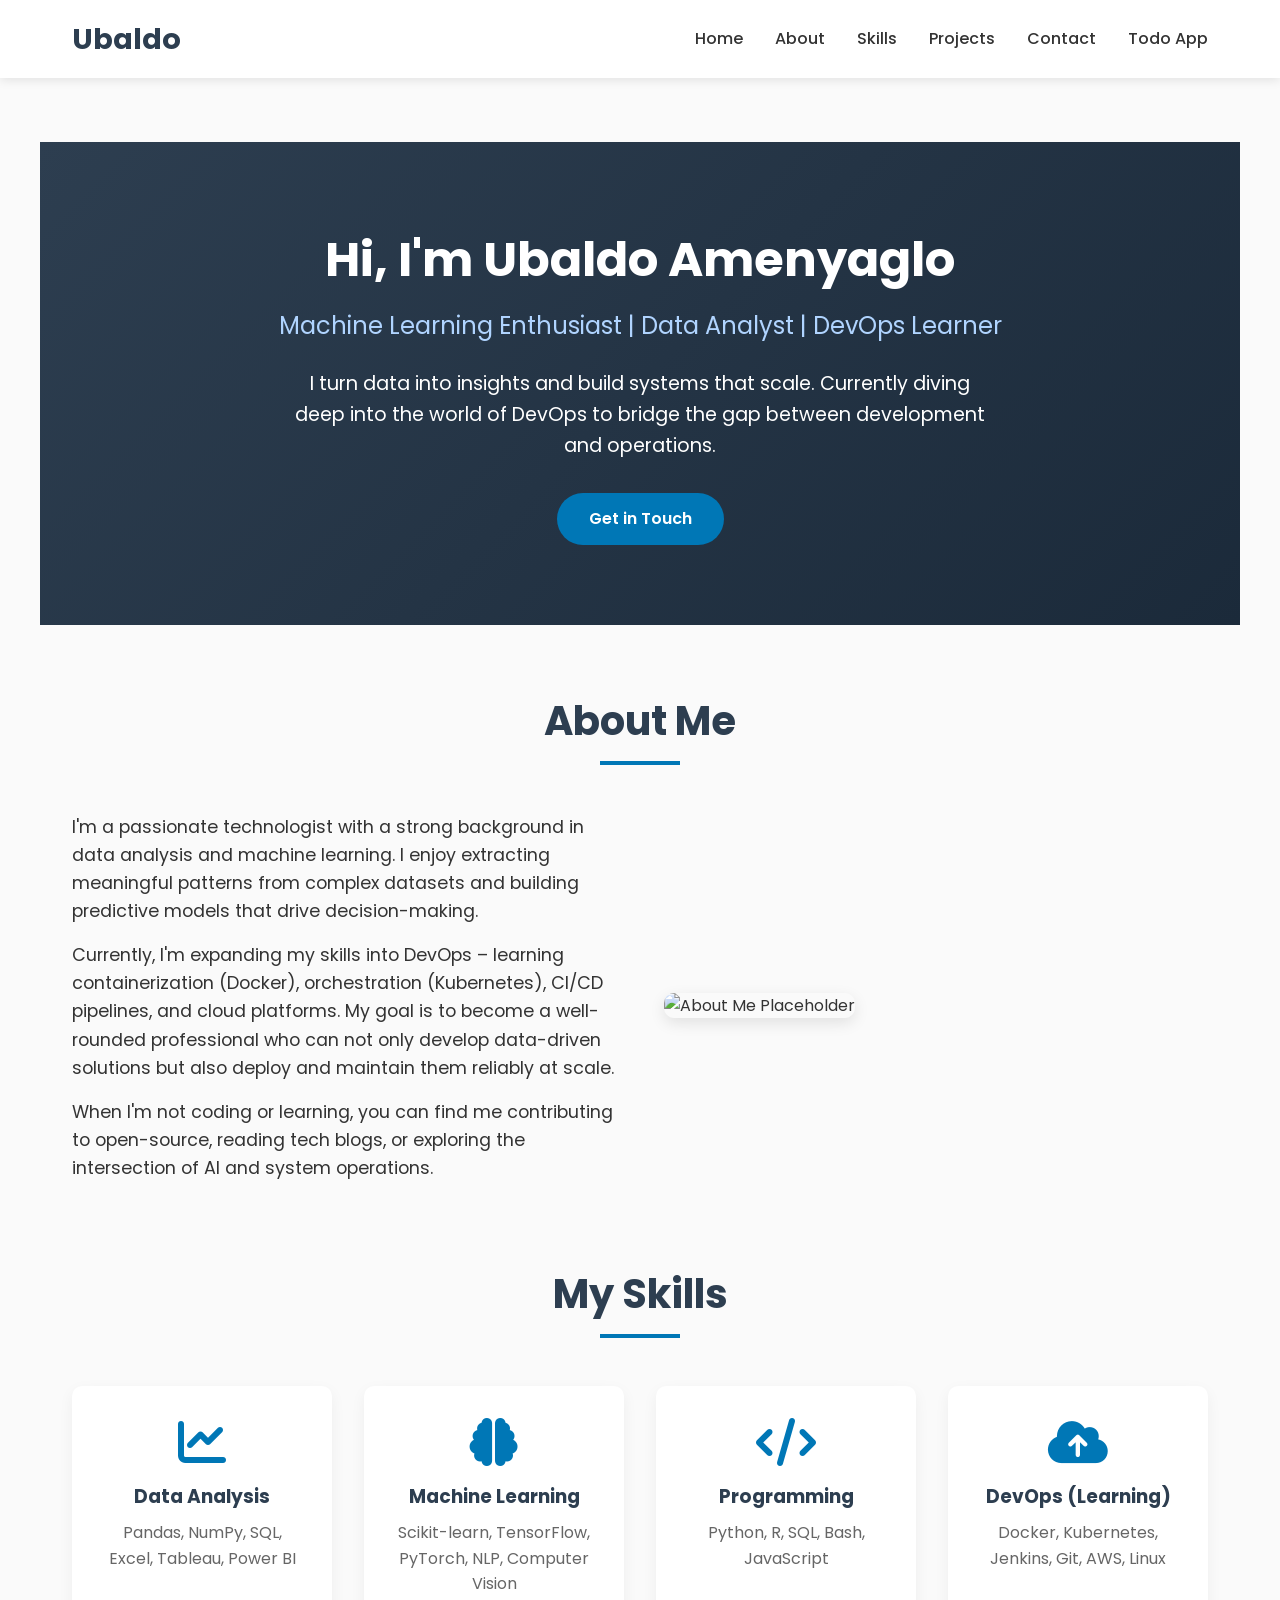
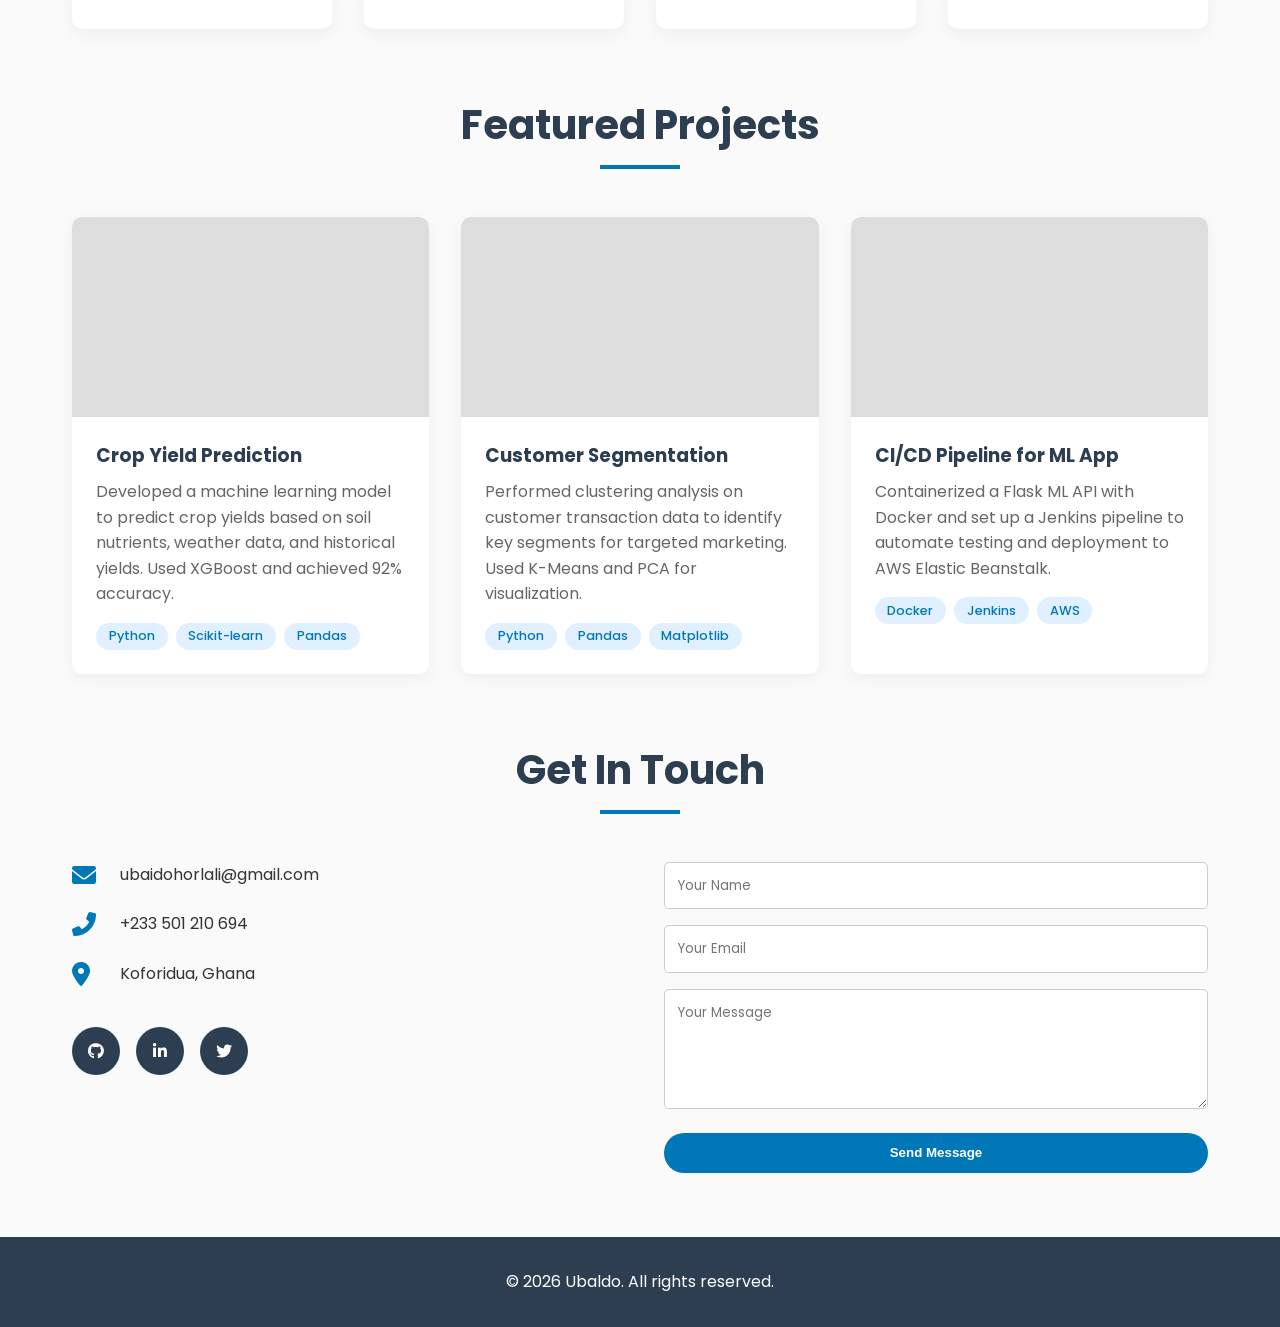
==== index.html @ 09059f46 "initial portfolio +todo app" ====
<!DOCTYPE html>
<html lang="en">
<head>
    <meta charset="UTF-8">
    <meta name="viewport" content="width=device-width, initial-scale=1.0">
    <title>Ubaldo| ML & DevOps Portfolio</title>
    <!-- Google Fonts & Font Awesome -->
    <link rel="preconnect" href="https://fonts.googleapis.com">
    <link rel="preconnect" href="https://fonts.gstatic.com" crossorigin>
    <link href="https://fonts.googleapis.com/css2?family=Poppins:wght@300;400;600;700&display=swap" rel="stylesheet">
    <link rel="stylesheet" href="https://cdnjs.cloudflare.com/ajax/libs/font-awesome/6.0.0-beta3/css/all.min.css">
    <link rel="stylesheet" href="style.css">
    <link rel="stylesheet" href="style.css">
</head>
<body>
    <header>
        <nav>
            <div class="logo">Ubaldo </div>
            <ul class="nav-links" id="nav-links">
                <li><a href="#home">Home</a></li>
                <li><a href="#about">About</a></li>
                <li><a href="#skills">Skills</a></li>
                <li><a href="#projects">Projects</a></li>
                <li><a href="#contact">Contact</a></li>
                <li><a href="TODO/index.html">Todo App</a></li>
            </ul>
            <div class="menu-toggle" id="menu-toggle">
                <i class="fas fa-bars"></i>
            </div>
        </nav>
    </header>

    <main>
        <!-- Hero Section -->
        <section id="home" class="hero">
            <div class="hero-content">
                <h1>Hi, I'm Ubaldo Amenyaglo</h1>
                <h2>Machine Learning Enthusiast | Data Analyst | DevOps Learner</h2>
                <p>I turn data into insights and build systems that scale. Currently diving deep into the world of DevOps to bridge the gap between development and operations.</p>
                <a href="#contact" class="btn">Get in Touch</a>
            </div>
        </section>

        <!-- About Section -->
        <section id="about">
            <h2 class="section-title">About Me</h2>
            <div class="about-content">
                <div class="about-text">
                    <p>I'm a passionate technologist with a strong background in data analysis and machine learning. I enjoy extracting meaningful patterns from complex datasets and building predictive models that drive decision-making.</p>
                    <p>Currently, I'm expanding my skills into DevOps – learning containerization (Docker), orchestration (Kubernetes), CI/CD pipelines, and cloud platforms. My goal is to become a well-rounded professional who can not only develop data-driven solutions but also deploy and maintain them reliably at scale.</p>
                    <p>When I'm not coding or learning, you can find me contributing to open-source, reading tech blogs, or exploring the intersection of AI and system operations.</p>
                </div>
                <div class="about-image">
                    <img src="https://via.placeholder.com/500x400" alt="About Me Placeholder">
                </div>
            </div>
        </section>

        <!-- Skills Section -->
        <section id="skills">
            <h2 class="section-title">My Skills</h2>
            <div class="skills-grid">
                <div class="skill-card">
                    <i class="fas fa-chart-line"></i>
                    <h3>Data Analysis</h3>
                    <p>Pandas, NumPy, SQL, Excel, Tableau, Power BI</p>
                </div>
                <div class="skill-card">
                    <i class="fas fa-brain"></i>
                    <h3>Machine Learning</h3>
                    <p>Scikit-learn, TensorFlow, PyTorch, NLP, Computer Vision</p>
                </div>
                <div class="skill-card">
                    <i class="fas fa-code"></i>
                    <h3>Programming</h3>
                    <p>Python, R, SQL, Bash, JavaScript</p>
                </div>
                <div class="skill-card">
                    <i class="fas fa-cloud-upload-alt"></i>
                    <h3>DevOps (Learning)</h3>
                    <p>Docker, Kubernetes, Jenkins, Git, AWS, Linux</p>
                </div>
            </div>
        </section>

        <!-- Projects Section -->
        <section id="projects">
            <h2 class="section-title">Featured Projects</h2>
            <div class="projects-grid">
                <div class="project-card">
                    <div class="project-image" style="background-image: url('https://via.placeholder.com/400x200');"></div>
                    <div class="project-info">
                        <h3>Crop Yield Prediction</h3>
                        <p>Developed a machine learning model to predict crop yields based on soil nutrients, weather data, and historical yields. Used XGBoost and achieved 92% accuracy.</p>
                        <div class="project-tags">
                            <span class="tag">Python</span>
                            <span class="tag">Scikit-learn</span>
                            <span class="tag">Pandas</span>
                        </div>
                    </div>
                </div>
                <div class="project-card">
                    <div class="project-image" style="background-image: url('https://via.placeholder.com/400x200');"></div>
                    <div class="project-info">
                        <h3>Customer Segmentation</h3>
                        <p>Performed clustering analysis on customer transaction data to identify key segments for targeted marketing. Used K-Means and PCA for visualization.</p>
                        <div class="project-tags">
                            <span class="tag">Python</span>
                            <span class="tag">Pandas</span>
                            <span class="tag">Matplotlib</span>
                        </div>
                    </div>
                </div>
                <div class="project-card">
                    <div class="project-image" style="background-image: url('https://via.placeholder.com/400x200');"></div>
                    <div class="project-info">
                        <h3>CI/CD Pipeline for ML App</h3>
                        <p>Containerized a Flask ML API with Docker and set up a Jenkins pipeline to automate testing and deployment to AWS Elastic Beanstalk.</p>
                        <div class="project-tags">
                            <span class="tag">Docker</span>
                            <span class="tag">Jenkins</span>
                            <span class="tag">AWS</span>
                        </div>
                    </div>
                </div>
            </div>
        </section>

        <!-- Contact Section -->
        <section id="contact">
            <h2 class="section-title">Get In Touch</h2>
            <div class="contact-content">
                <div class="contact-info">
                    <div class="contact-item">
                        <i class="fas fa-envelope"></i>
                        <span>ubaidohorlali@gmail.com</span>
                    </div>
                    <div class="contact-item">
                        <i class="fas fa-phone-alt"></i>
                        <span>+233 501 210 694</span>
                    </div>
                    <div class="contact-item">
                        <i class="fas fa-map-marker-alt"></i>
                        <span>Koforidua, Ghana</span>
                    </div>
                    <div class="social-links">
                        <a href="#"><i class="fab fa-github"></i></a>
                        <a href="#"><i class="fab fa-linkedin-in"></i></a>
                        <a href="#"><i class="fab fa-twitter"></i></a>
                    </div>
                </div>
                <form class="contact-form" id="contact-form">
                    <div class="form-group">
                        <input type="text" placeholder="Your Name" required>
                    </div>
                    <div class="form-group">
                        <input type="email" placeholder="Your Email" required>
                    </div>
                    <div class="form-group">
                        <textarea placeholder="Your Message" required></textarea>
                    </div>
                    <button type="submit" class="btn">Send Message</button>
                </form>
            </div>
        </section>
    </main>

    <footer>
        <p>&copy; 2026 Ubaldo. All rights reserved.</p>
    </footer>

    
    <script src="script.js"></script>
</body>
</html>
---- style.css ----
* {
    margin: 0;
    padding: 0;
    box-sizing: border-box;
}

body {
    font-family: 'Poppins', sans-serif;
    line-height: 1.6;
    color: #333;
    background-color: #fafafa;
}

a {
    text-decoration: none;
    color: inherit;
}

/* Header & Navigation */
header {
    background-color: #fff;
    box-shadow: 0 2px 10px rgba(0,0,0,0.1);
    position: sticky;
    top: 0;
    z-index: 100;
}

nav {
    display: flex;
    justify-content: space-between;
    align-items: center;
    max-width: 1200px;
    margin: 0 auto;
    padding: 1rem 2rem;
}

.logo {
    font-size: 1.8rem;
    font-weight: 700;
    color: #2d3e50;
}

.nav-links {
    display: flex;
    list-style: none;
    gap: 2rem;
}

.nav-links a {
    font-weight: 500;
    transition: color 0.3s;
}

.nav-links a:hover {
    color: #0077b6;
}

.menu-toggle {
    display: none;
    font-size: 1.5rem;
    cursor: pointer;
}

/* Hero Section */
.hero {
    background: linear-gradient(135deg, #2d3e50 0%, #1b2a3a 100%);
    color: #fff;
    padding: 5rem 2rem;
    text-align: center;
}

.hero-content h1 {
    font-size: 3rem;
    margin-bottom: 0.5rem;
}

.hero-content h2 {
    font-size: 1.5rem;
    font-weight: 400;
    margin-bottom: 1.5rem;
    color: #b0d4ff;
}

.hero-content p {
    max-width: 700px;
    margin: 0 auto 2rem;
    font-size: 1.2rem;
}

.btn {
    display: inline-block;
    background-color: #0077b6;
    color: #fff;
    padding: 0.8rem 2rem;
    border-radius: 50px;
    font-weight: 600;
    transition: background-color 0.3s;
    border: none;
    cursor: pointer;
}

.btn:hover {
    background-color: #005f8c;
}

/* Sections */
section {
    max-width: 1200px;
    margin: 4rem auto;
    padding: 0 2rem;
}

.section-title {
    text-align: center;
    font-size: 2.5rem;
    margin-bottom: 3rem;
    color: #2d3e50;
    position: relative;
}

.section-title::after {
    content: '';
    display: block;
    width: 80px;
    height: 4px;
    background-color: #0077b6;
    margin: 0.5rem auto 0;
}

/* About */
.about-content {
    display: grid;
    grid-template-columns: 1fr 1fr;
    gap: 3rem;
    align-items: center;
}

.about-text p {
    margin-bottom: 1rem;
    font-size: 1.1rem;
}

.about-image img {
    width: 100%;
    border-radius: 10px;
    box-shadow: 0 5px 15px rgba(0,0,0,0.1);
}

/* Skills */
.skills-grid {
    display: grid;
    grid-template-columns: repeat(auto-fit, minmax(250px, 1fr));
    gap: 2rem;
}

.skill-card {
    background: #fff;
    padding: 2rem;
    border-radius: 10px;
    box-shadow: 0 5px 15px rgba(0,0,0,0.05);
    text-align: center;
    transition: transform 0.3s;
}

.skill-card:hover {
    transform: translateY(-5px);
}

.skill-card i {
    font-size: 3rem;
    color: #0077b6;
    margin-bottom: 1rem;
}

.skill-card h3 {
    margin-bottom: 0.5rem;
    color: #2d3e50;
}

.skill-card p {
    color: #666;
}

/* Projects */
.projects-grid {
    display: grid;
    grid-template-columns: repeat(auto-fit, minmax(300px, 1fr));
    gap: 2rem;
}

.project-card {
    background: #fff;
    border-radius: 10px;
    overflow: hidden;
    box-shadow: 0 5px 15px rgba(0,0,0,0.05);
    transition: transform 0.3s;
}

.project-card:hover {
    transform: translateY(-5px);
}

.project-image {
    height: 200px;
    background-color: #ddd;
    background-size: cover;
    background-position: center;
}

.project-info {
    padding: 1.5rem;
}

.project-info h3 {
    margin-bottom: 0.5rem;
    color: #2d3e50;
}

.project-info p {
    color: #666;
    margin-bottom: 1rem;
}

.project-tags {
    display: flex;
    flex-wrap: wrap;
    gap: 0.5rem;
}

.tag {
    background-color: #e0f0ff;
    color: #0077b6;
    padding: 0.2rem 0.8rem;
    border-radius: 50px;
    font-size: 0.8rem;
    font-weight: 500;
}

/* Contact */
.contact-content {
    display: grid;
    grid-template-columns: 1fr 1fr;
    gap: 3rem;
}

.contact-info {
    display: flex;
    flex-direction: column;
    gap: 1.5rem;
}

.contact-item {
    display: flex;
    align-items: center;
    gap: 1rem;
}

.contact-item i {
    font-size: 1.5rem;
    color: #0077b6;
    width: 2rem;
}

.social-links {
    display: flex;
    gap: 1rem;
    margin-top: 1rem;
}

.social-links a {
    display: inline-flex;
    align-items: center;
    justify-content: center;
    width: 3rem;
    height: 3rem;
    background-color: #2d3e50;
    color: #fff;
    border-radius: 50%;
    transition: background-color 0.3s;
}

.social-links a:hover {
    background-color: #0077b6;
}

.contact-form {
    display: flex;
    flex-direction: column;
    gap: 1rem;
}

.form-group input,
.form-group textarea {
    width: 100%;
    padding: 0.8rem;
    border: 1px solid #ccc;
    border-radius: 5px;
    font-family: inherit;
}

.form-group textarea {
    resize: vertical;
    min-height: 120px;
}

/* Footer */
footer {
    background-color: #2d3e50;
    color: #fff;
    text-align: center;
    padding: 2rem;
    margin-top: 4rem;
}

/* Responsive */
@media (max-width: 768px) {
    .nav-links {
        display: none;
        flex-direction: column;
        position: absolute;
        top: 70px;
        left: 0;
        width: 100%;
        background-color: #fff;
        padding: 2rem;
        box-shadow: 0 5px 10px rgba(0,0,0,0.1);
    }

    .nav-links.active {
        display: flex;
    }

    .menu-toggle {
        display: block;
    }

    .about-content,
    .contact-content {
        grid-template-columns: 1fr;
    }

    .hero-content h1 {
        font-size: 2.5rem;
    }

    .hero-content h2 {
        font-size: 1.2rem;
    }
}
---- style.css ----
* {
    margin: 0;
    padding: 0;
    box-sizing: border-box;
}

body {
    font-family: 'Poppins', sans-serif;
    line-height: 1.6;
    color: #333;
    background-color: #fafafa;
}

a {
    text-decoration: none;
    color: inherit;
}

/* Header & Navigation */
header {
    background-color: #fff;
    box-shadow: 0 2px 10px rgba(0,0,0,0.1);
    position: sticky;
    top: 0;
    z-index: 100;
}

nav {
    display: flex;
    justify-content: space-between;
    align-items: center;
    max-width: 1200px;
    margin: 0 auto;
    padding: 1rem 2rem;
}

.logo {
    font-size: 1.8rem;
    font-weight: 700;
    color: #2d3e50;
}

.nav-links {
    display: flex;
    list-style: none;
    gap: 2rem;
}

.nav-links a {
    font-weight: 500;
    transition: color 0.3s;
}

.nav-links a:hover {
    color: #0077b6;
}

.menu-toggle {
    display: none;
    font-size: 1.5rem;
    cursor: pointer;
}

/* Hero Section */
.hero {
    background: linear-gradient(135deg, #2d3e50 0%, #1b2a3a 100%);
    color: #fff;
    padding: 5rem 2rem;
    text-align: center;
}

.hero-content h1 {
    font-size: 3rem;
    margin-bottom: 0.5rem;
}

.hero-content h2 {
    font-size: 1.5rem;
    font-weight: 400;
    margin-bottom: 1.5rem;
    color: #b0d4ff;
}

.hero-content p {
    max-width: 700px;
    margin: 0 auto 2rem;
    font-size: 1.2rem;
}

.btn {
    display: inline-block;
    background-color: #0077b6;
    color: #fff;
    padding: 0.8rem 2rem;
    border-radius: 50px;
    font-weight: 600;
    transition: background-color 0.3s;
    border: none;
    cursor: pointer;
}

.btn:hover {
    background-color: #005f8c;
}

/* Sections */
section {
    max-width: 1200px;
    margin: 4rem auto;
    padding: 0 2rem;
}

.section-title {
    text-align: center;
    font-size: 2.5rem;
    margin-bottom: 3rem;
    color: #2d3e50;
    position: relative;
}

.section-title::after {
    content: '';
    display: block;
    width: 80px;
    height: 4px;
    background-color: #0077b6;
    margin: 0.5rem auto 0;
}

/* About */
.about-content {
    display: grid;
    grid-template-columns: 1fr 1fr;
    gap: 3rem;
    align-items: center;
}

.about-text p {
    margin-bottom: 1rem;
    font-size: 1.1rem;
}

.about-image img {
    width: 100%;
    border-radius: 10px;
    box-shadow: 0 5px 15px rgba(0,0,0,0.1);
}

/* Skills */
.skills-grid {
    display: grid;
    grid-template-columns: repeat(auto-fit, minmax(250px, 1fr));
    gap: 2rem;
}

.skill-card {
    background: #fff;
    padding: 2rem;
    border-radius: 10px;
    box-shadow: 0 5px 15px rgba(0,0,0,0.05);
    text-align: center;
    transition: transform 0.3s;
}

.skill-card:hover {
    transform: translateY(-5px);
}

.skill-card i {
    font-size: 3rem;
    color: #0077b6;
    margin-bottom: 1rem;
}

.skill-card h3 {
    margin-bottom: 0.5rem;
    color: #2d3e50;
}

.skill-card p {
    color: #666;
}

/* Projects */
.projects-grid {
    display: grid;
    grid-template-columns: repeat(auto-fit, minmax(300px, 1fr));
    gap: 2rem;
}

.project-card {
    background: #fff;
    border-radius: 10px;
    overflow: hidden;
    box-shadow: 0 5px 15px rgba(0,0,0,0.05);
    transition: transform 0.3s;
}

.project-card:hover {
    transform: translateY(-5px);
}

.project-image {
    height: 200px;
    background-color: #ddd;
    background-size: cover;
    background-position: center;
}

.project-info {
    padding: 1.5rem;
}

.project-info h3 {
    margin-bottom: 0.5rem;
    color: #2d3e50;
}

.project-info p {
    color: #666;
    margin-bottom: 1rem;
}

.project-tags {
    display: flex;
    flex-wrap: wrap;
    gap: 0.5rem;
}

.tag {
    background-color: #e0f0ff;
    color: #0077b6;
    padding: 0.2rem 0.8rem;
    border-radius: 50px;
    font-size: 0.8rem;
    font-weight: 500;
}

/* Contact */
.contact-content {
    display: grid;
    grid-template-columns: 1fr 1fr;
    gap: 3rem;
}

.contact-info {
    display: flex;
    flex-direction: column;
    gap: 1.5rem;
}

.contact-item {
    display: flex;
    align-items: center;
    gap: 1rem;
}

.contact-item i {
    font-size: 1.5rem;
    color: #0077b6;
    width: 2rem;
}

.social-links {
    display: flex;
    gap: 1rem;
    margin-top: 1rem;
}

.social-links a {
    display: inline-flex;
    align-items: center;
    justify-content: center;
    width: 3rem;
    height: 3rem;
    background-color: #2d3e50;
    color: #fff;
    border-radius: 50%;
    transition: background-color 0.3s;
}

.social-links a:hover {
    background-color: #0077b6;
}

.contact-form {
    display: flex;
    flex-direction: column;
    gap: 1rem;
}

.form-group input,
.form-group textarea {
    width: 100%;
    padding: 0.8rem;
    border: 1px solid #ccc;
    border-radius: 5px;
    font-family: inherit;
}

.form-group textarea {
    resize: vertical;
    min-height: 120px;
}

/* Footer */
footer {
    background-color: #2d3e50;
    color: #fff;
    text-align: center;
    padding: 2rem;
    margin-top: 4rem;
}

/* Responsive */
@media (max-width: 768px) {
    .nav-links {
        display: none;
        flex-direction: column;
        position: absolute;
        top: 70px;
        left: 0;
        width: 100%;
        background-color: #fff;
        padding: 2rem;
        box-shadow: 0 5px 10px rgba(0,0,0,0.1);
    }

    .nav-links.active {
        display: flex;
    }

    .menu-toggle {
        display: block;
    }

    .about-content,
    .contact-content {
        grid-template-columns: 1fr;
    }

    .hero-content h1 {
        font-size: 2.5rem;
    }

    .hero-content h2 {
        font-size: 1.2rem;
    }
}
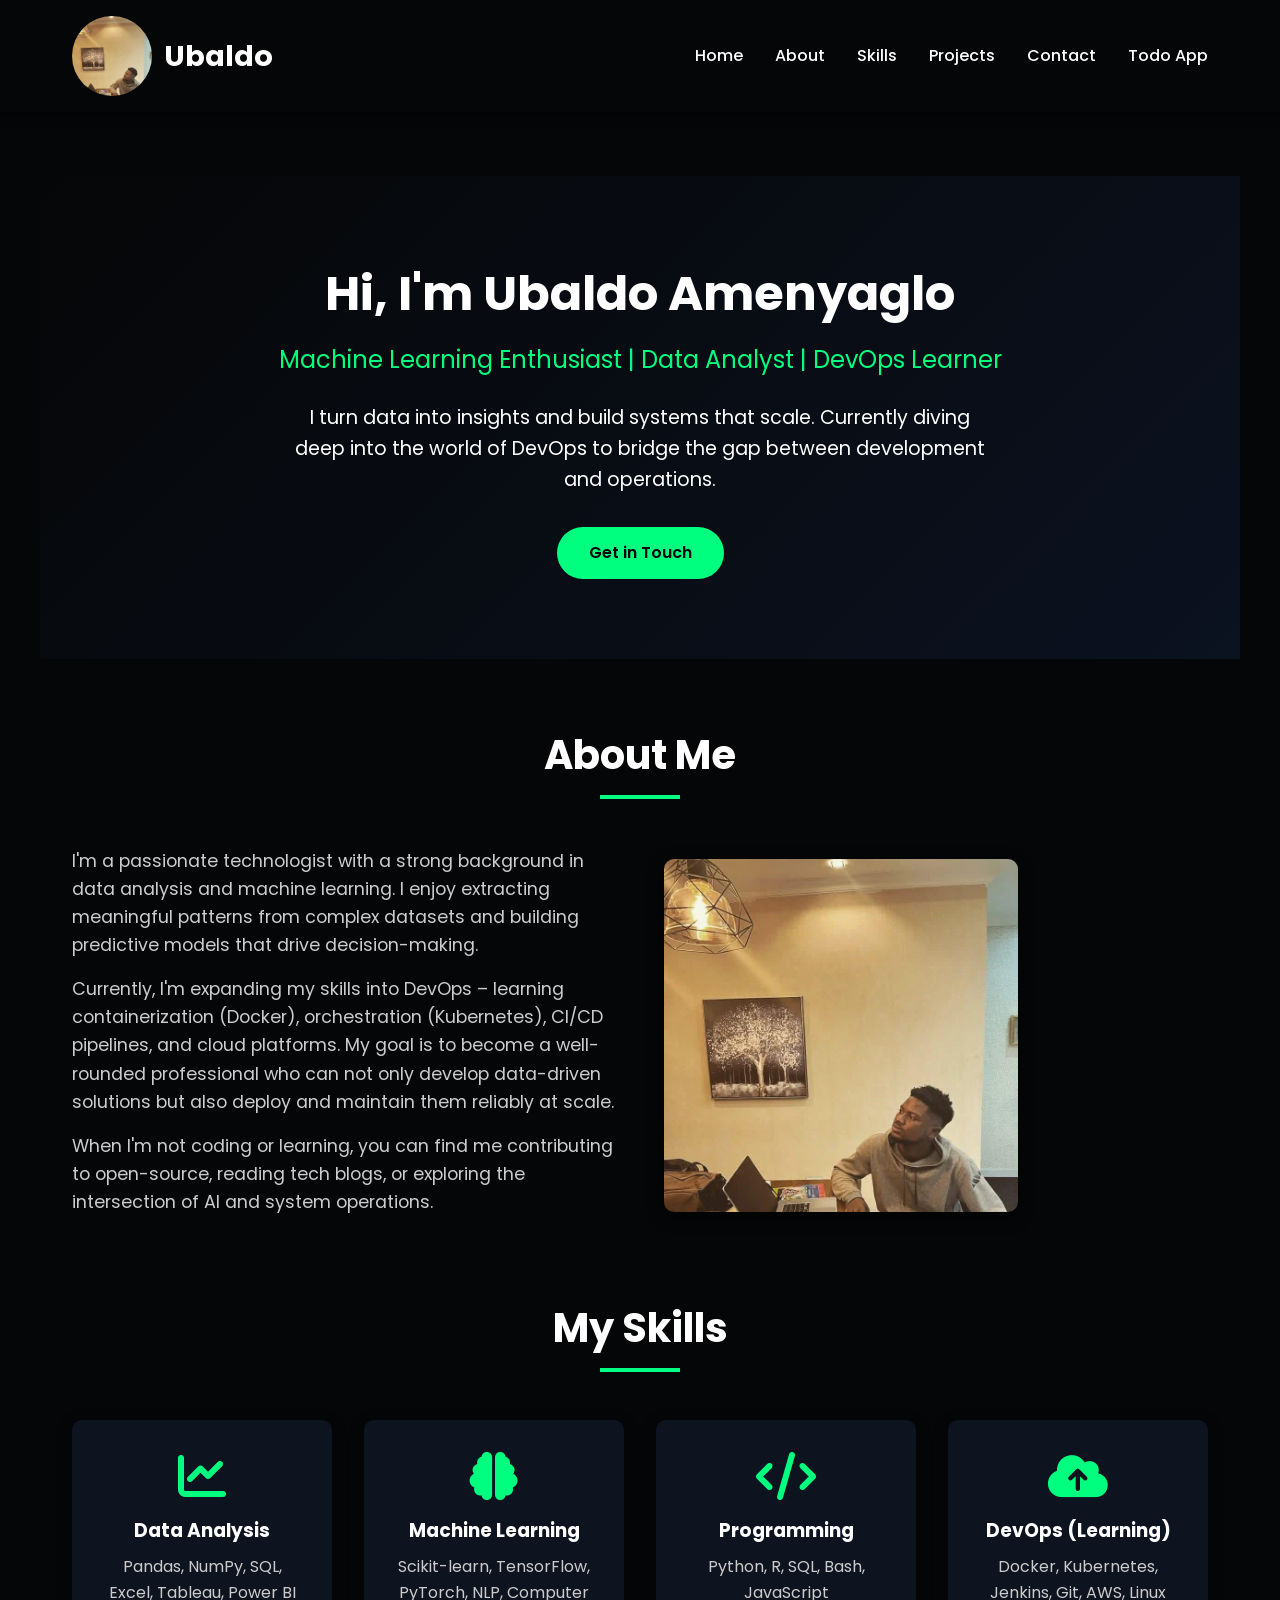
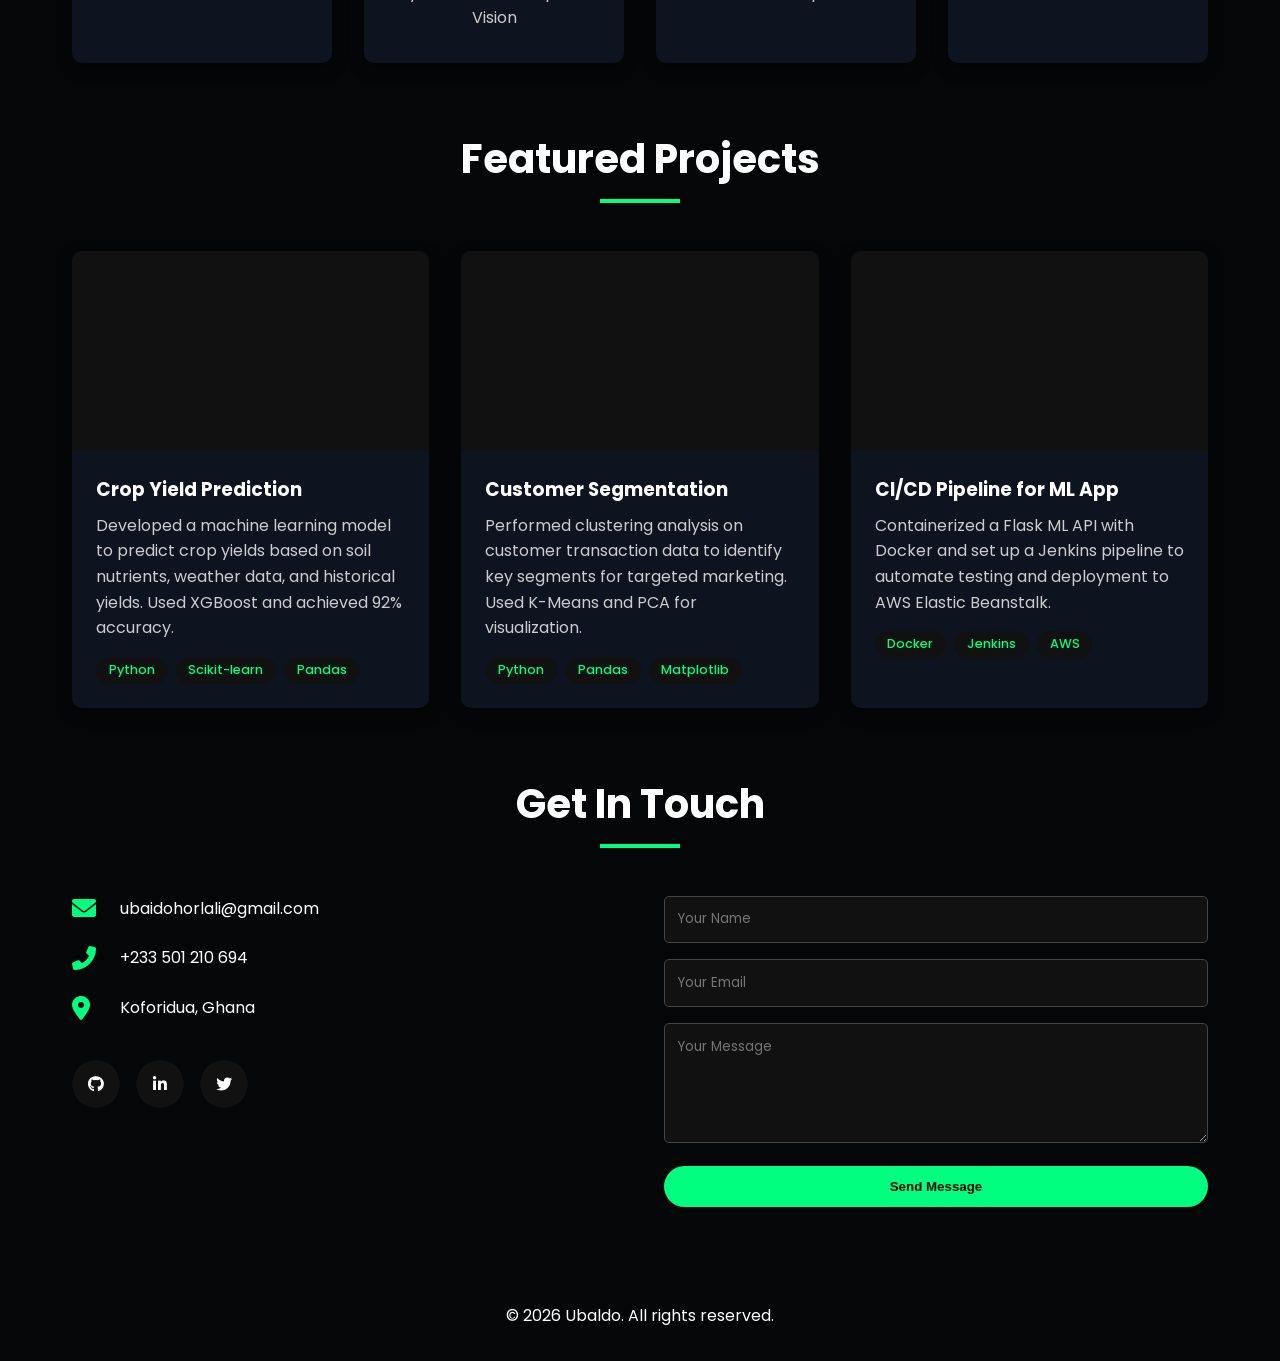
==== commit 430583bd: "Update portfolio site with latest changes" ====
--- a/index.html
+++ b/index.html
@@ -15,7 +15,10 @@
 <body>
     <header>
         <nav>
-            <div class="logo">Ubaldo </div>
+            <div class="logo">
+                <img src="WhatsApp Image 2026-03-18 at 11.39.32 AM.jpeg" alt="Ubaldo Logo">
+                <span>Ubaldo</span>
+            </div>
             <ul class="nav-links" id="nav-links">
                 <li><a href="#home">Home</a></li>
                 <li><a href="#about">About</a></li>
@@ -51,7 +54,7 @@
                     <p>When I'm not coding or learning, you can find me contributing to open-source, reading tech blogs, or exploring the intersection of AI and system operations.</p>
                 </div>
                 <div class="about-image">
-                    <img src="https://via.placeholder.com/500x400" alt="About Me Placeholder">
+                    <img src="WhatsApp Image 2026-03-18 at 11.39.32 AM.jpeg" alt="Ubaldo's Photo">
                 </div>
             </div>
         </section>
@@ -144,8 +147,8 @@
                         <span>Koforidua, Ghana</span>
                     </div>
                     <div class="social-links">
-                        <a href="#"><i class="fab fa-github"></i></a>
-                        <a href="#"><i class="fab fa-linkedin-in"></i></a>
+                        <a href="https://github.com/ubaido123"><i class="fab fa-github"></i></a>
+                        <a href="https://www.linkedin.com/in/horlali-ubaido-795514241"><i class="fab fa-linkedin-in"></i></a>
                         <a href="#"><i class="fab fa-twitter"></i></a>
                     </div>
                 </div>
--- a/style.css
+++ b/style.css
@@ -7,8 +7,8 @@
 body {
     font-family: 'Poppins', sans-serif;
     line-height: 1.6;
-    color: #333;
-    background-color: #fafafa;
+    color: #fff;
+    background-color: #050607;
 }
 
 a {
@@ -18,8 +18,8 @@
 
 /* Header & Navigation */
 header {
-    background-color: #fff;
-    box-shadow: 0 2px 10px rgba(0,0,0,0.1);
+    background-color: #050607;
+    box-shadow: 0 2px 10px rgba(0,0,0,0.5);
     position: sticky;
     top: 0;
     z-index: 100;
@@ -35,9 +35,22 @@
 }
 
 .logo {
+    display: inline-flex;
+    align-items: center;
+    gap: 0.75rem;
     font-size: 1.8rem;
     font-weight: 700;
-    color: #2d3e50;
+    color: #fff;
+}
+
+.logo img {
+    height: 5rem;
+    width: auto;
+    border-radius: 50%;
+}
+
+.logo span {
+    display: inline-block;
 }
 
 .nav-links {
@@ -48,11 +61,12 @@
 
 .nav-links a {
     font-weight: 500;
+    color: #fff;
     transition: color 0.3s;
 }
 
 .nav-links a:hover {
-    color: #0077b6;
+    color: #00FF7F;
 }
 
 .menu-toggle {
@@ -63,7 +77,7 @@
 
 /* Hero Section */
 .hero {
-    background: linear-gradient(135deg, #2d3e50 0%, #1b2a3a 100%);
+    background: linear-gradient(135deg, #050607 0%, #0b1220 100%);
     color: #fff;
     padding: 5rem 2rem;
     text-align: center;
@@ -78,7 +92,7 @@
     font-size: 1.5rem;
     font-weight: 400;
     margin-bottom: 1.5rem;
-    color: #b0d4ff;
+    color: #00FF7F;
 }
 
 .hero-content p {
@@ -89,8 +103,8 @@
 
 .btn {
     display: inline-block;
-    background-color: #0077b6;
-    color: #fff;
+    background-color: #00FF7F;
+    color: #050607;
     padding: 0.8rem 2rem;
     border-radius: 50px;
     font-weight: 600;
@@ -100,7 +114,7 @@
 }
 
 .btn:hover {
-    background-color: #005f8c;
+    background-color: #00cc66;
 }
 
 /* Sections */
@@ -108,13 +122,14 @@
     max-width: 1200px;
     margin: 4rem auto;
     padding: 0 2rem;
+    background-color: #050607;
 }
 
 .section-title {
     text-align: center;
     font-size: 2.5rem;
     margin-bottom: 3rem;
-    color: #2d3e50;
+    color: #fff;
     position: relative;
 }
 
@@ -123,7 +138,7 @@
     display: block;
     width: 80px;
     height: 4px;
-    background-color: #0077b6;
+    background-color: #00FF7F;
     margin: 0.5rem auto 0;
 }
 
@@ -135,15 +150,24 @@
     align-items: center;
 }
 
+.about-text {
+    grid-column: 1;
+}
+
+.about-image {
+    grid-column: 2;
+}
+
 .about-text p {
     margin-bottom: 1rem;
     font-size: 1.1rem;
+    color: #ccc;
 }
 
 .about-image img {
-    width: 100%;
+    width: 65%;
     border-radius: 10px;
-    box-shadow: 0 5px 15px rgba(0,0,0,0.1);
+    box-shadow: 0 5px 15px rgba(0,0,0,0.5);
 }
 
 /* Skills */
@@ -154,10 +178,10 @@
 }
 
 .skill-card {
-    background: #fff;
+    background: #0e1320;
     padding: 2rem;
     border-radius: 10px;
-    box-shadow: 0 5px 15px rgba(0,0,0,0.05);
+    box-shadow: 0 5px 15px rgba(0,0,0,0.35);
     text-align: center;
     transition: transform 0.3s;
 }
@@ -168,17 +192,17 @@
 
 .skill-card i {
     font-size: 3rem;
-    color: #0077b6;
+    color: #00FF7F;
     margin-bottom: 1rem;
 }
 
 .skill-card h3 {
     margin-bottom: 0.5rem;
-    color: #2d3e50;
+    color: #fff;
 }
 
 .skill-card p {
-    color: #666;
+    color: #ccc;
 }
 
 /* Projects */
@@ -189,10 +213,10 @@
 }
 
 .project-card {
-    background: #fff;
+    background: #0e1320;
     border-radius: 10px;
     overflow: hidden;
-    box-shadow: 0 5px 15px rgba(0,0,0,0.05);
+    box-shadow: 0 5px 15px rgba(0,0,0,0.35);
     transition: transform 0.3s;
 }
 
@@ -202,7 +226,7 @@
 
 .project-image {
     height: 200px;
-    background-color: #ddd;
+    background-color: #111;
     background-size: cover;
     background-position: center;
 }
@@ -213,11 +237,11 @@
 
 .project-info h3 {
     margin-bottom: 0.5rem;
-    color: #2d3e50;
+    color: #fff;
 }
 
 .project-info p {
-    color: #666;
+    color: #ccc;
     margin-bottom: 1rem;
 }
 
@@ -228,8 +252,8 @@
 }
 
 .tag {
-    background-color: #e0f0ff;
-    color: #0077b6;
+    background-color: #111;
+    color: #00FF7F;
     padding: 0.2rem 0.8rem;
     border-radius: 50px;
     font-size: 0.8rem;
@@ -257,7 +281,7 @@
 
 .contact-item i {
     font-size: 1.5rem;
-    color: #0077b6;
+    color: #00FF7F;
     width: 2rem;
 }
 
@@ -273,14 +297,14 @@
     justify-content: center;
     width: 3rem;
     height: 3rem;
-    background-color: #2d3e50;
+    background-color: #111;
     color: #fff;
     border-radius: 50%;
     transition: background-color 0.3s;
 }
 
 .social-links a:hover {
-    background-color: #0077b6;
+    background-color: #00FF7F;
 }
 
 .contact-form {
@@ -293,9 +317,11 @@
 .form-group textarea {
     width: 100%;
     padding: 0.8rem;
-    border: 1px solid #ccc;
+    border: 1px solid #444;
     border-radius: 5px;
     font-family: inherit;
+    background-color: #111;
+    color: #fff;
 }
 
 .form-group textarea {
@@ -305,7 +331,7 @@
 
 /* Footer */
 footer {
-    background-color: #2d3e50;
+    background-color: #050607;
     color: #fff;
     text-align: center;
     padding: 2rem;
@@ -321,9 +347,9 @@
         top: 70px;
         left: 0;
         width: 100%;
-        background-color: #fff;
+        background-color: #050607;
         padding: 2rem;
-        box-shadow: 0 5px 10px rgba(0,0,0,0.1);
+        box-shadow: 0 5px 10px rgba(0,0,0,0.5);
     }
 
     .nav-links.active {
--- a/style.css
+++ b/style.css
@@ -7,8 +7,8 @@
 body {
     font-family: 'Poppins', sans-serif;
     line-height: 1.6;
-    color: #333;
-    background-color: #fafafa;
+    color: #fff;
+    background-color: #050607;
 }
 
 a {
@@ -18,8 +18,8 @@
 
 /* Header & Navigation */
 header {
-    background-color: #fff;
-    box-shadow: 0 2px 10px rgba(0,0,0,0.1);
+    background-color: #050607;
+    box-shadow: 0 2px 10px rgba(0,0,0,0.5);
     position: sticky;
     top: 0;
     z-index: 100;
@@ -35,9 +35,22 @@
 }
 
 .logo {
+    display: inline-flex;
+    align-items: center;
+    gap: 0.75rem;
     font-size: 1.8rem;
     font-weight: 700;
-    color: #2d3e50;
+    color: #fff;
+}
+
+.logo img {
+    height: 5rem;
+    width: auto;
+    border-radius: 50%;
+}
+
+.logo span {
+    display: inline-block;
 }
 
 .nav-links {
@@ -48,11 +61,12 @@
 
 .nav-links a {
     font-weight: 500;
+    color: #fff;
     transition: color 0.3s;
 }
 
 .nav-links a:hover {
-    color: #0077b6;
+    color: #00FF7F;
 }
 
 .menu-toggle {
@@ -63,7 +77,7 @@
 
 /* Hero Section */
 .hero {
-    background: linear-gradient(135deg, #2d3e50 0%, #1b2a3a 100%);
+    background: linear-gradient(135deg, #050607 0%, #0b1220 100%);
     color: #fff;
     padding: 5rem 2rem;
     text-align: center;
@@ -78,7 +92,7 @@
     font-size: 1.5rem;
     font-weight: 400;
     margin-bottom: 1.5rem;
-    color: #b0d4ff;
+    color: #00FF7F;
 }
 
 .hero-content p {
@@ -89,8 +103,8 @@
 
 .btn {
     display: inline-block;
-    background-color: #0077b6;
-    color: #fff;
+    background-color: #00FF7F;
+    color: #050607;
     padding: 0.8rem 2rem;
     border-radius: 50px;
     font-weight: 600;
@@ -100,7 +114,7 @@
 }
 
 .btn:hover {
-    background-color: #005f8c;
+    background-color: #00cc66;
 }
 
 /* Sections */
@@ -108,13 +122,14 @@
     max-width: 1200px;
     margin: 4rem auto;
     padding: 0 2rem;
+    background-color: #050607;
 }
 
 .section-title {
     text-align: center;
     font-size: 2.5rem;
     margin-bottom: 3rem;
-    color: #2d3e50;
+    color: #fff;
     position: relative;
 }
 
@@ -123,7 +138,7 @@
     display: block;
     width: 80px;
     height: 4px;
-    background-color: #0077b6;
+    background-color: #00FF7F;
     margin: 0.5rem auto 0;
 }
 
@@ -135,15 +150,24 @@
     align-items: center;
 }
 
+.about-text {
+    grid-column: 1;
+}
+
+.about-image {
+    grid-column: 2;
+}
+
 .about-text p {
     margin-bottom: 1rem;
     font-size: 1.1rem;
+    color: #ccc;
 }
 
 .about-image img {
-    width: 100%;
+    width: 65%;
     border-radius: 10px;
-    box-shadow: 0 5px 15px rgba(0,0,0,0.1);
+    box-shadow: 0 5px 15px rgba(0,0,0,0.5);
 }
 
 /* Skills */
@@ -154,10 +178,10 @@
 }
 
 .skill-card {
-    background: #fff;
+    background: #0e1320;
     padding: 2rem;
     border-radius: 10px;
-    box-shadow: 0 5px 15px rgba(0,0,0,0.05);
+    box-shadow: 0 5px 15px rgba(0,0,0,0.35);
     text-align: center;
     transition: transform 0.3s;
 }
@@ -168,17 +192,17 @@
 
 .skill-card i {
     font-size: 3rem;
-    color: #0077b6;
+    color: #00FF7F;
     margin-bottom: 1rem;
 }
 
 .skill-card h3 {
     margin-bottom: 0.5rem;
-    color: #2d3e50;
+    color: #fff;
 }
 
 .skill-card p {
-    color: #666;
+    color: #ccc;
 }
 
 /* Projects */
@@ -189,10 +213,10 @@
 }
 
 .project-card {
-    background: #fff;
+    background: #0e1320;
     border-radius: 10px;
     overflow: hidden;
-    box-shadow: 0 5px 15px rgba(0,0,0,0.05);
+    box-shadow: 0 5px 15px rgba(0,0,0,0.35);
     transition: transform 0.3s;
 }
 
@@ -202,7 +226,7 @@
 
 .project-image {
     height: 200px;
-    background-color: #ddd;
+    background-color: #111;
     background-size: cover;
     background-position: center;
 }
@@ -213,11 +237,11 @@
 
 .project-info h3 {
     margin-bottom: 0.5rem;
-    color: #2d3e50;
+    color: #fff;
 }
 
 .project-info p {
-    color: #666;
+    color: #ccc;
     margin-bottom: 1rem;
 }
 
@@ -228,8 +252,8 @@
 }
 
 .tag {
-    background-color: #e0f0ff;
-    color: #0077b6;
+    background-color: #111;
+    color: #00FF7F;
     padding: 0.2rem 0.8rem;
     border-radius: 50px;
     font-size: 0.8rem;
@@ -257,7 +281,7 @@
 
 .contact-item i {
     font-size: 1.5rem;
-    color: #0077b6;
+    color: #00FF7F;
     width: 2rem;
 }
 
@@ -273,14 +297,14 @@
     justify-content: center;
     width: 3rem;
     height: 3rem;
-    background-color: #2d3e50;
+    background-color: #111;
     color: #fff;
     border-radius: 50%;
     transition: background-color 0.3s;
 }
 
 .social-links a:hover {
-    background-color: #0077b6;
+    background-color: #00FF7F;
 }
 
 .contact-form {
@@ -293,9 +317,11 @@
 .form-group textarea {
     width: 100%;
     padding: 0.8rem;
-    border: 1px solid #ccc;
+    border: 1px solid #444;
     border-radius: 5px;
     font-family: inherit;
+    background-color: #111;
+    color: #fff;
 }
 
 .form-group textarea {
@@ -305,7 +331,7 @@
 
 /* Footer */
 footer {
-    background-color: #2d3e50;
+    background-color: #050607;
     color: #fff;
     text-align: center;
     padding: 2rem;
@@ -321,9 +347,9 @@
         top: 70px;
         left: 0;
         width: 100%;
-        background-color: #fff;
+        background-color: #050607;
         padding: 2rem;
-        box-shadow: 0 5px 10px rgba(0,0,0,0.1);
+        box-shadow: 0 5px 10px rgba(0,0,0,0.5);
     }
 
     .nav-links.active {
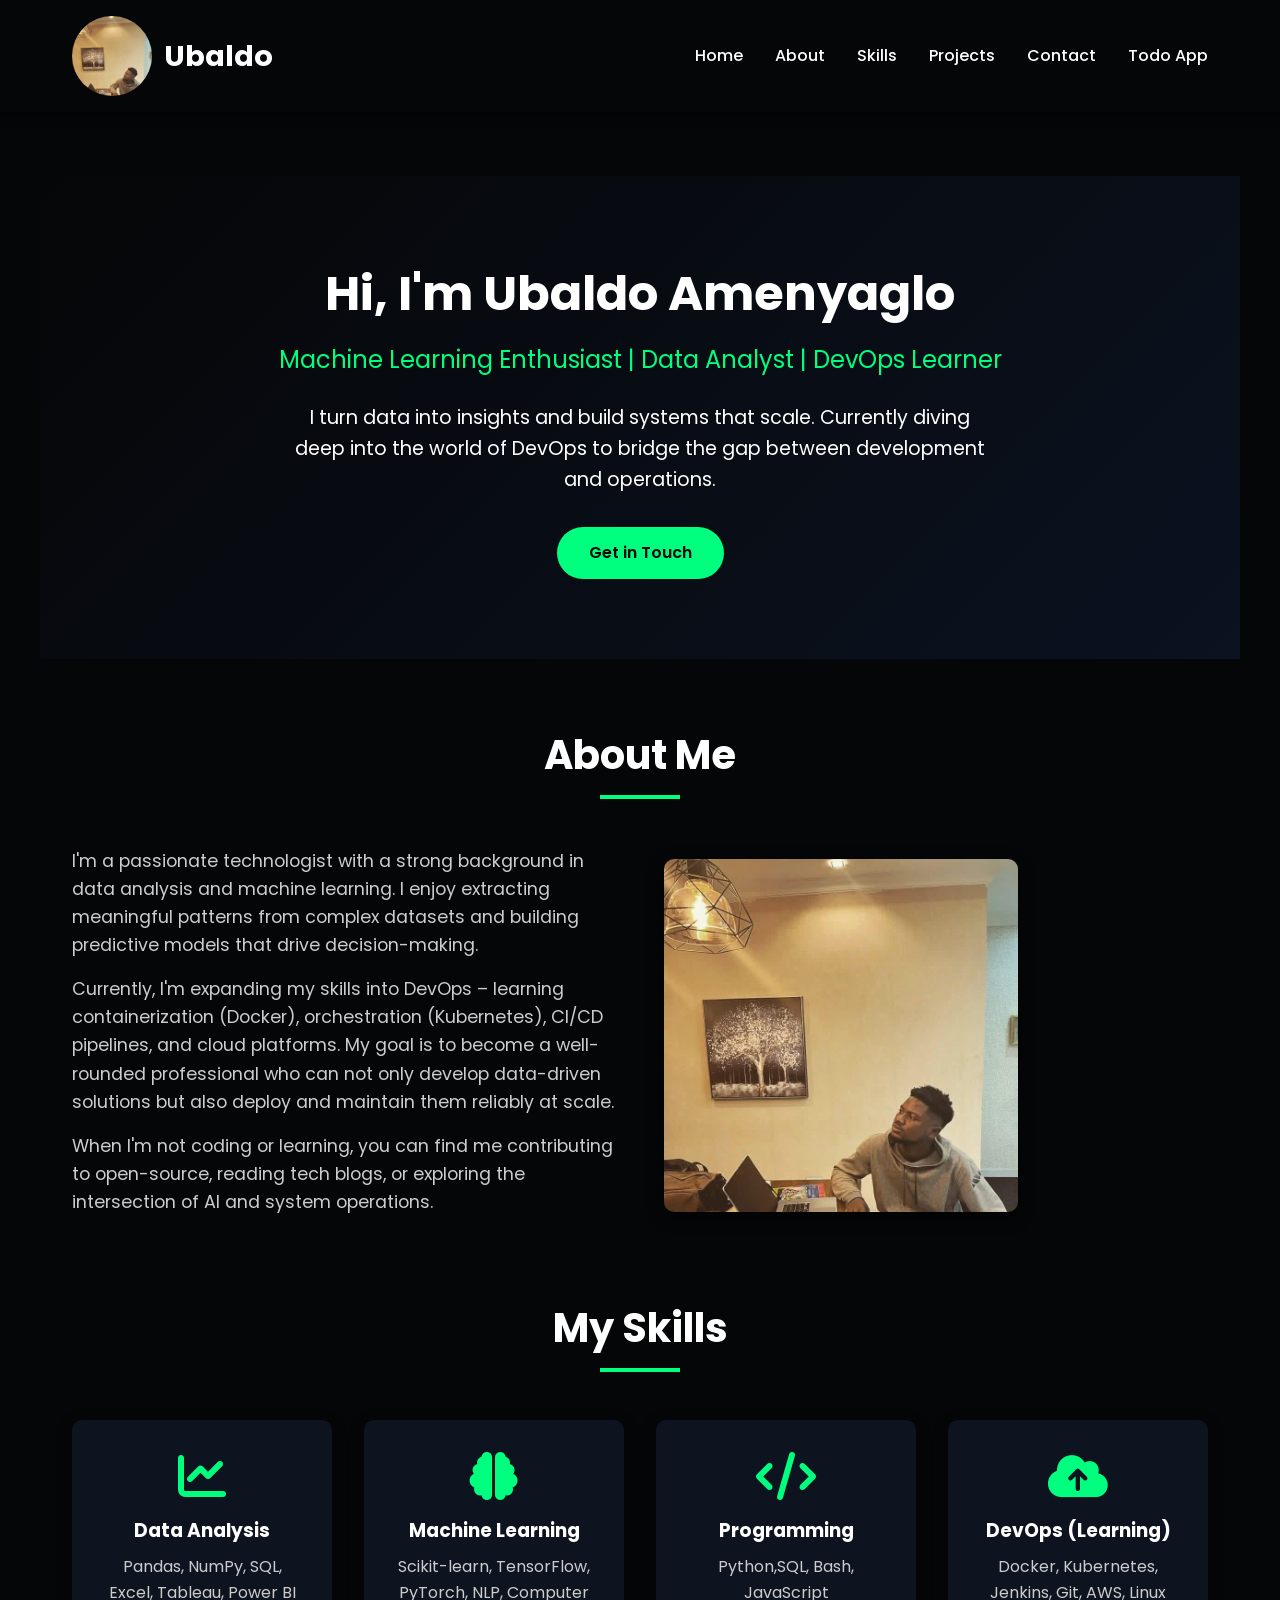
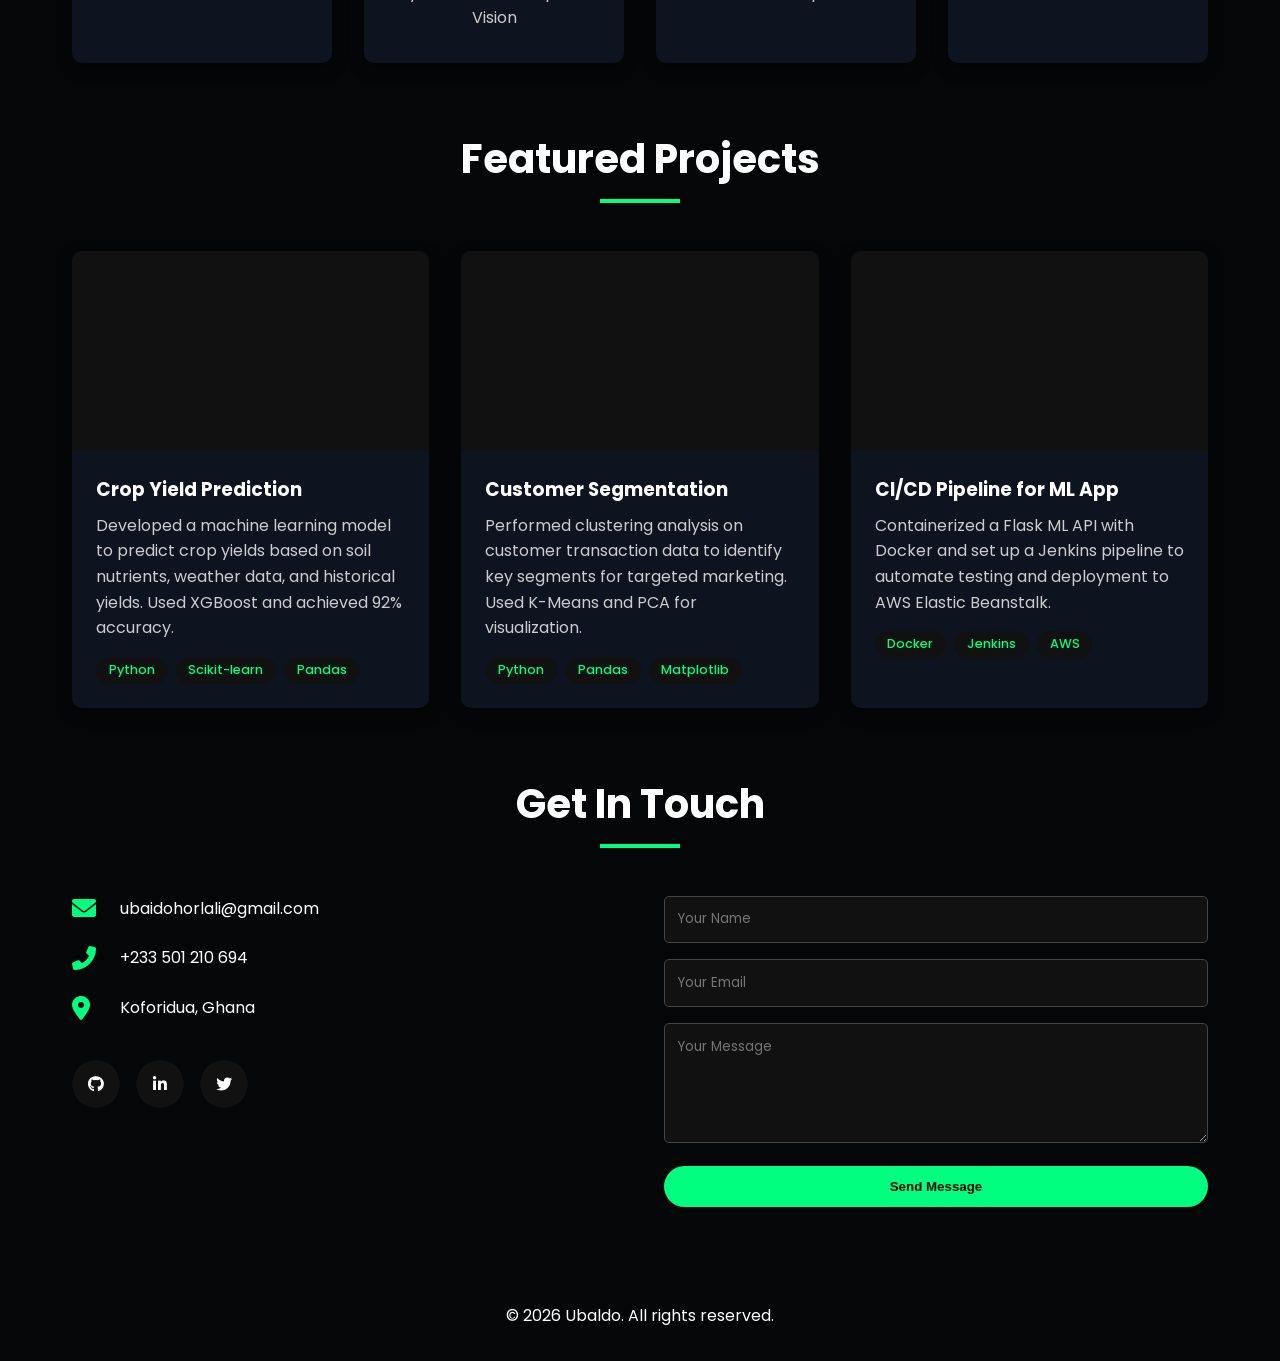
==== commit d7d243ac: "Initial commit" ====
--- a/index.html
+++ b/index.html
@@ -25,7 +25,7 @@
                 <li><a href="#skills">Skills</a></li>
                 <li><a href="#projects">Projects</a></li>
                 <li><a href="#contact">Contact</a></li>
-                <li><a href="TODO/index.html">Todo App</a></li>
+                <li><a href="./TODO/index.html">Todo App</a></li>
             </ul>
             <div class="menu-toggle" id="menu-toggle">
                 <i class="fas fa-bars"></i>
@@ -76,7 +76,7 @@
                 <div class="skill-card">
                     <i class="fas fa-code"></i>
                     <h3>Programming</h3>
-                    <p>Python, R, SQL, Bash, JavaScript</p>
+                    <p>Python,SQL, Bash, JavaScript</p>
                 </div>
                 <div class="skill-card">
                     <i class="fas fa-cloud-upload-alt"></i>
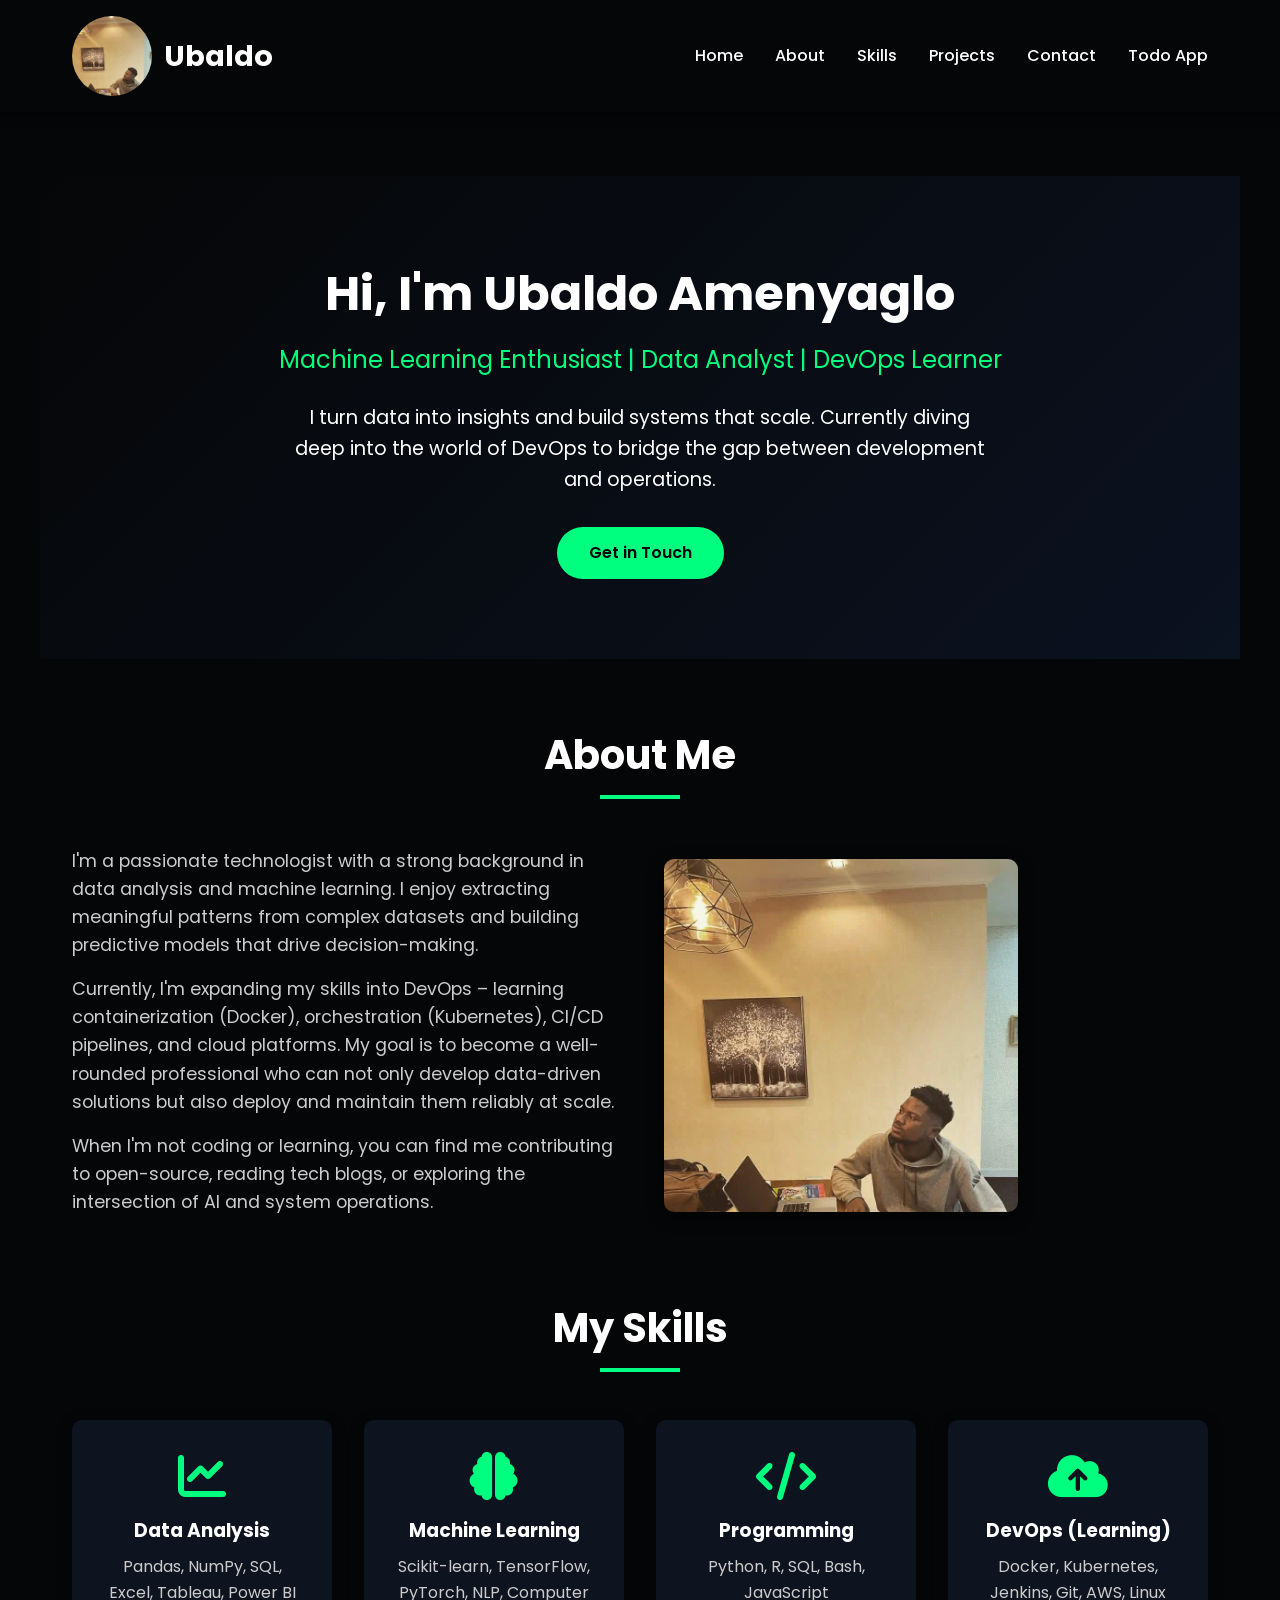
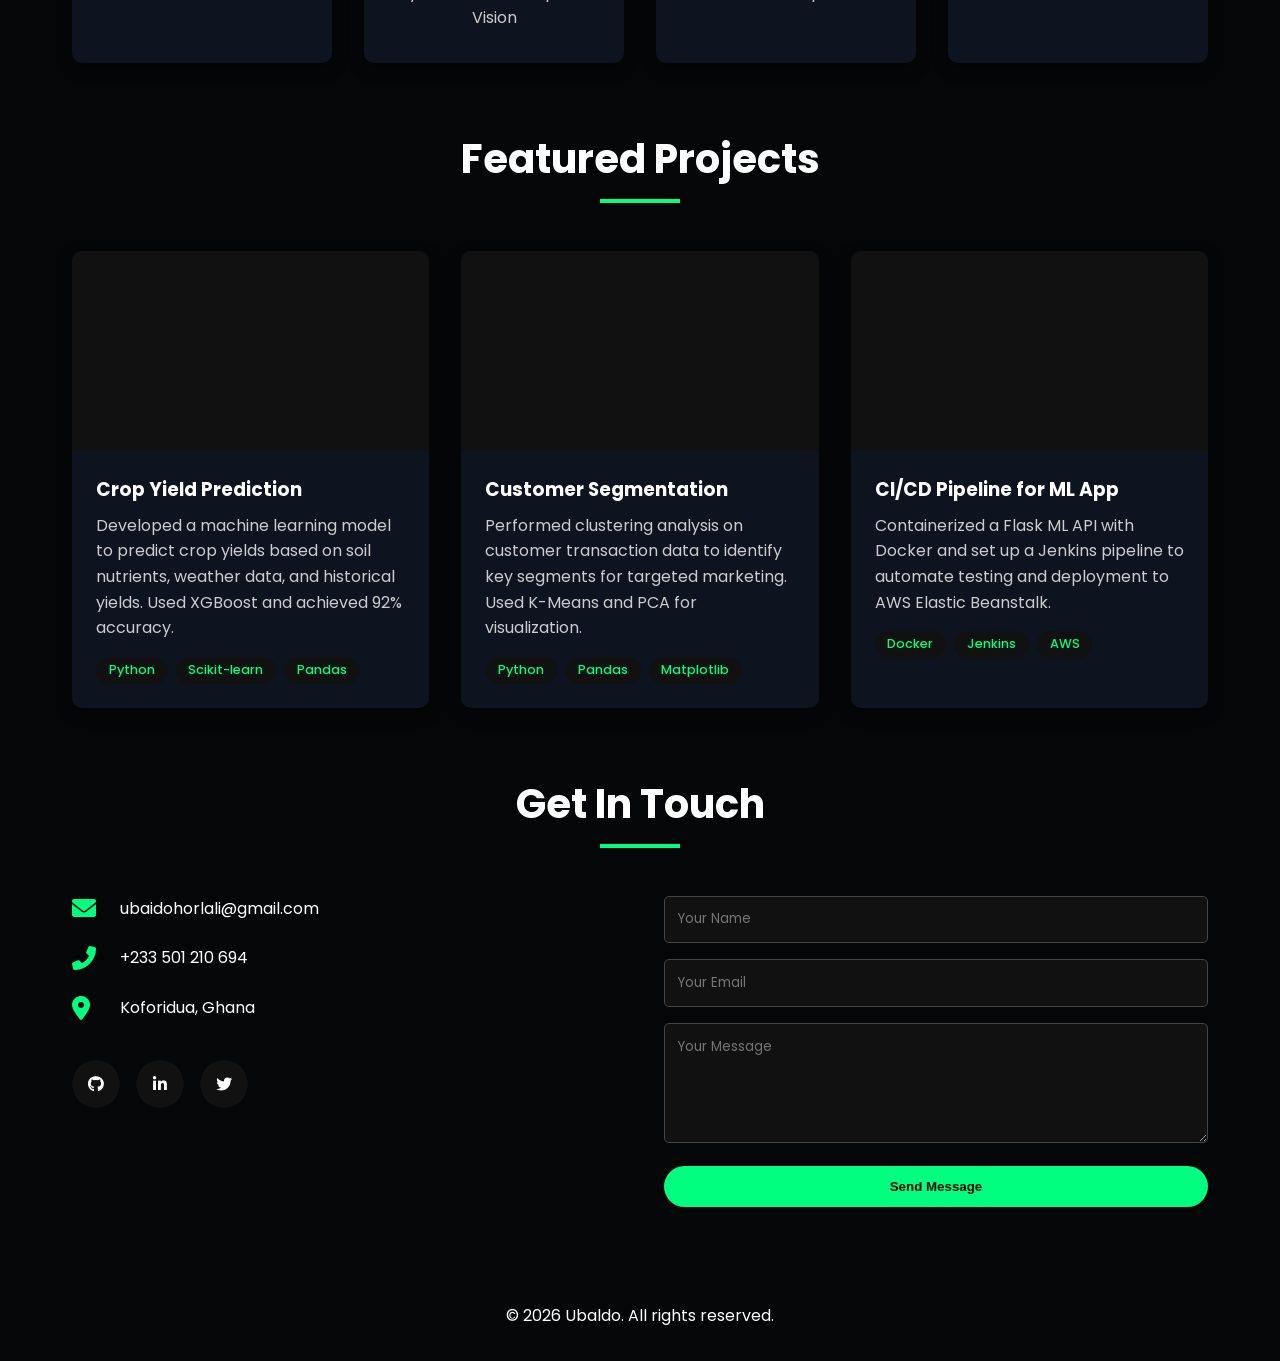
==== commit 54214c41: "Include TODO app folder and portfolio updates" ====
--- a/index.html
+++ b/index.html
@@ -25,7 +25,7 @@
                 <li><a href="#skills">Skills</a></li>
                 <li><a href="#projects">Projects</a></li>
                 <li><a href="#contact">Contact</a></li>
-                <li><a href="./TODO/index.html">Todo App</a></li>
+                <li><a href="TODO/index.html">Todo App</a></li>
             </ul>
             <div class="menu-toggle" id="menu-toggle">
                 <i class="fas fa-bars"></i>
@@ -76,7 +76,7 @@
                 <div class="skill-card">
                     <i class="fas fa-code"></i>
                     <h3>Programming</h3>
-                    <p>Python,SQL, Bash, JavaScript</p>
+                    <p>Python, R, SQL, Bash, JavaScript</p>
                 </div>
                 <div class="skill-card">
                     <i class="fas fa-cloud-upload-alt"></i>
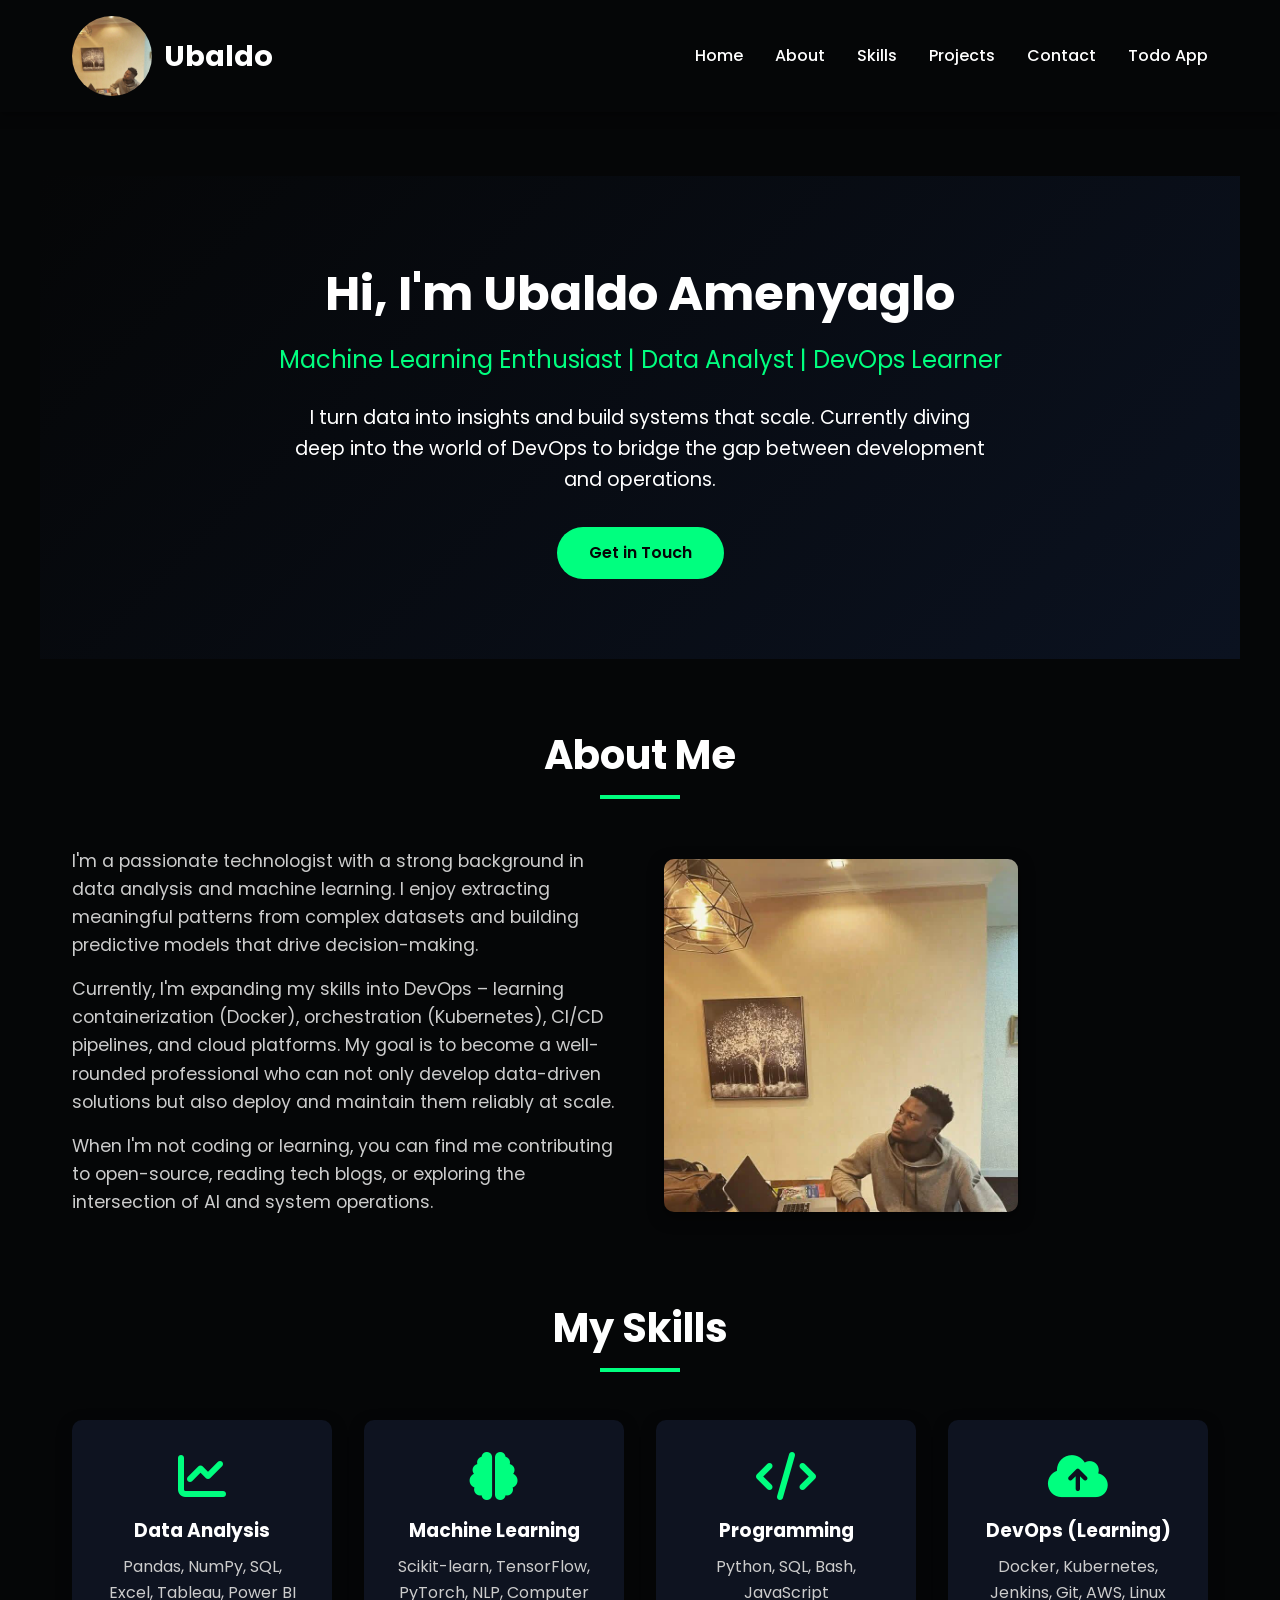
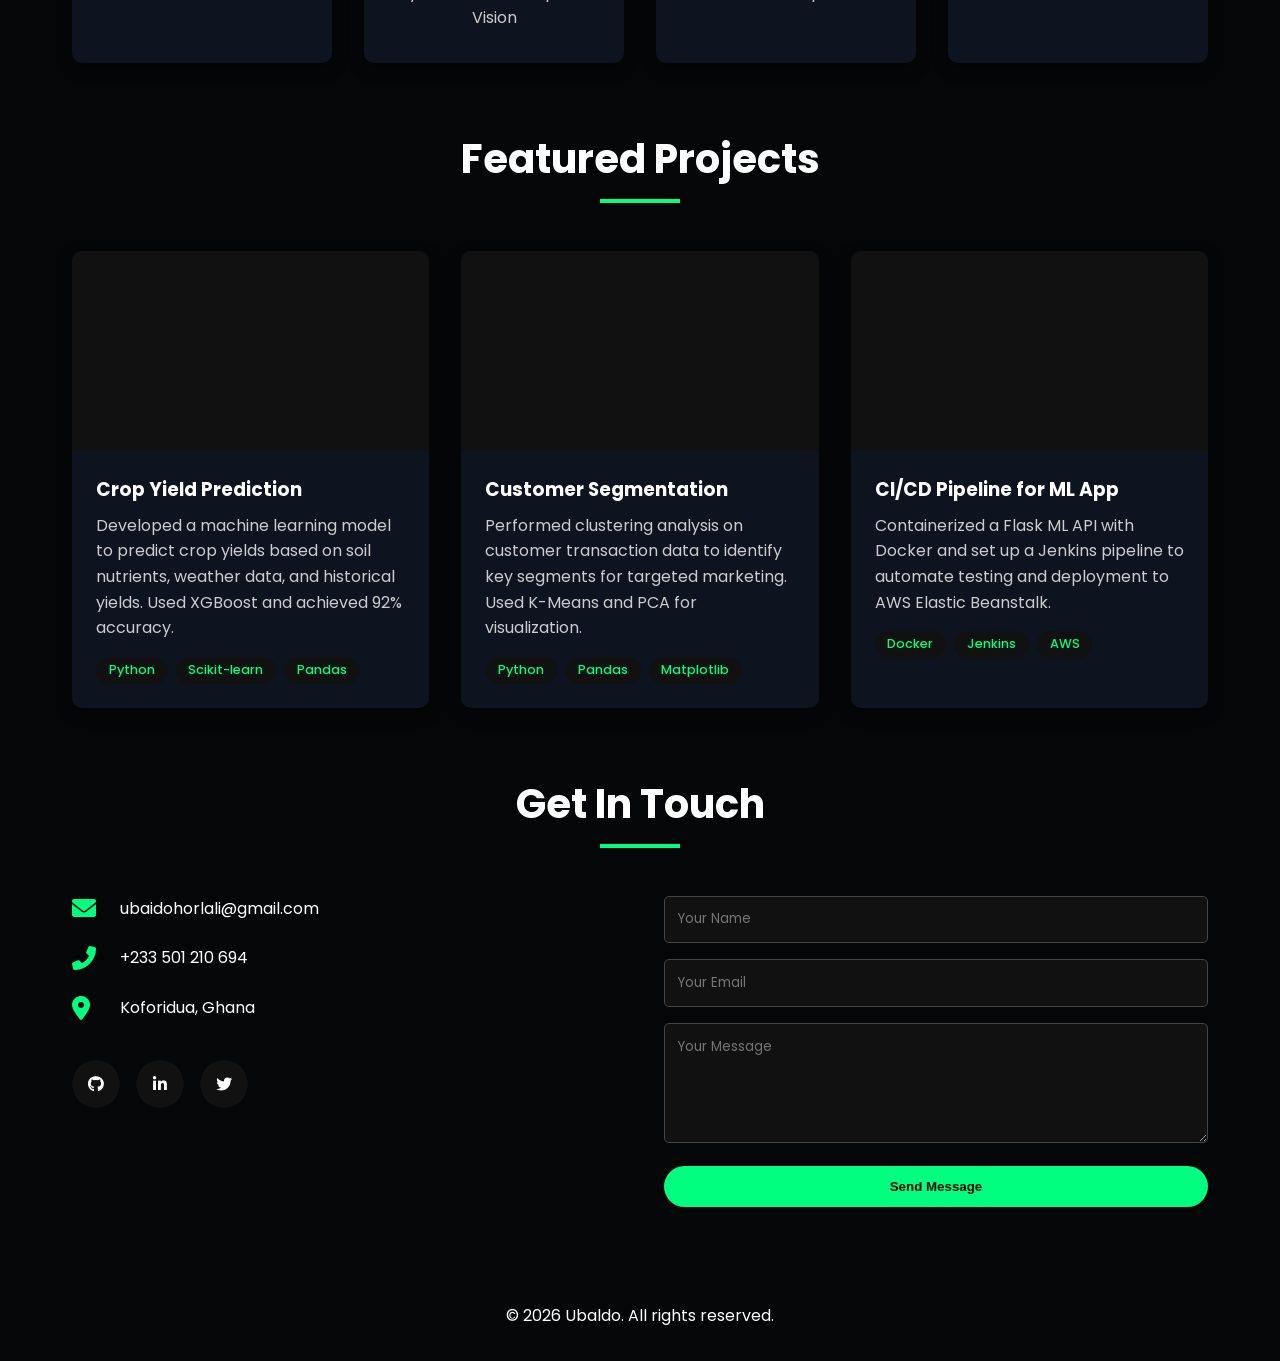
==== commit ed292c17: "Fix case sensitivity for todo app link" ====
--- a/index.html
+++ b/index.html
@@ -25,7 +25,7 @@
                 <li><a href="#skills">Skills</a></li>
                 <li><a href="#projects">Projects</a></li>
                 <li><a href="#contact">Contact</a></li>
-                <li><a href="TODO/index.html">Todo App</a></li>
+                <li><a href="todo/index.html">Todo App</a></li>
             </ul>
             <div class="menu-toggle" id="menu-toggle">
                 <i class="fas fa-bars"></i>
@@ -76,7 +76,7 @@
                 <div class="skill-card">
                     <i class="fas fa-code"></i>
                     <h3>Programming</h3>
-                    <p>Python, R, SQL, Bash, JavaScript</p>
+                    <p>Python, SQL, Bash, JavaScript</p>
                 </div>
                 <div class="skill-card">
                     <i class="fas fa-cloud-upload-alt"></i>
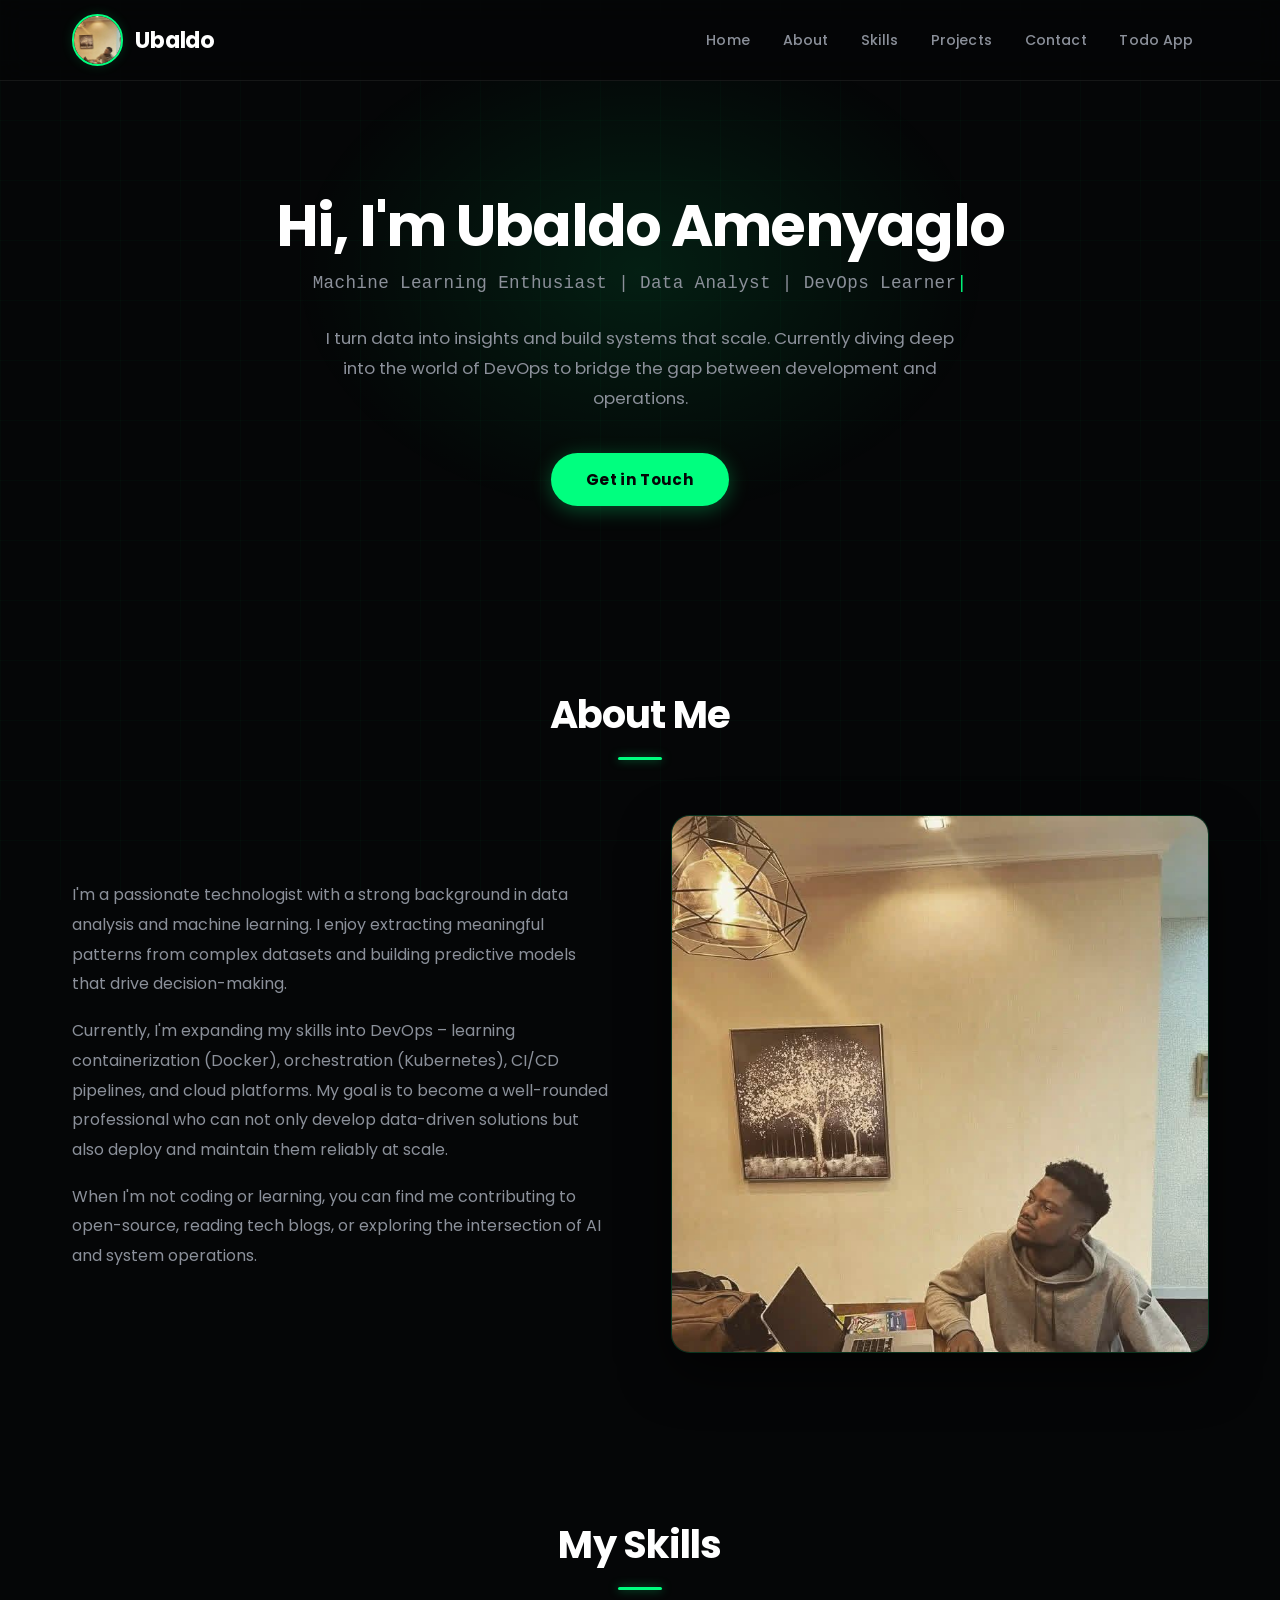
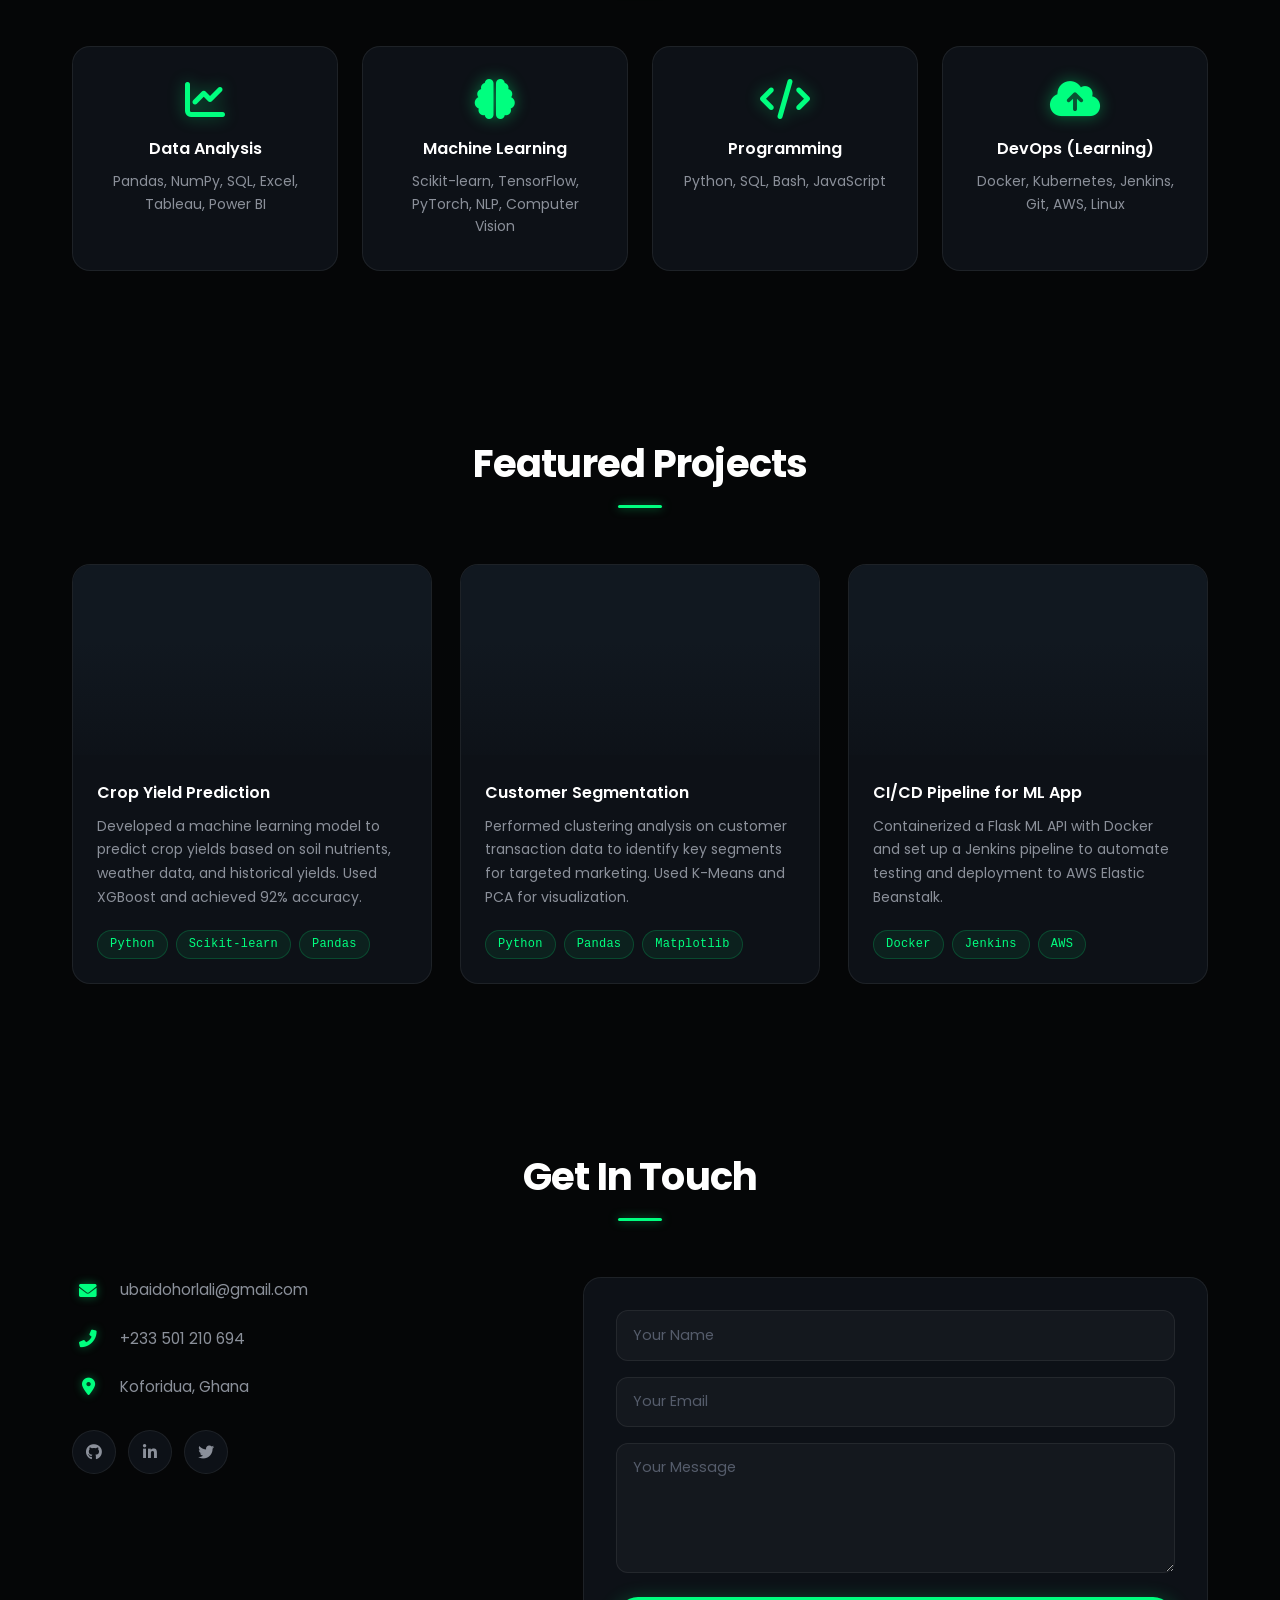
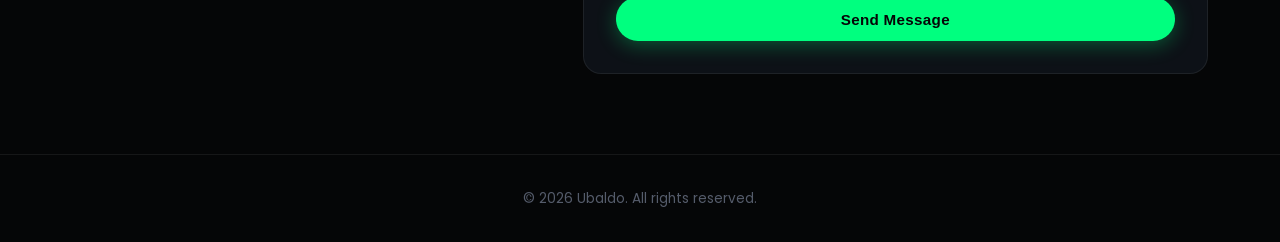
==== commit becdcc78: "ADD new todo-app with portfolio site" ====
--- a/index.html
+++ b/index.html
@@ -25,7 +25,7 @@
                 <li><a href="#skills">Skills</a></li>
                 <li><a href="#projects">Projects</a></li>
                 <li><a href="#contact">Contact</a></li>
-                <li><a href="todo/index.html">Todo App</a></li>
+                <li><a href="todo-app/index.html">Todo App</a></li>
             </ul>
             <div class="menu-toggle" id="menu-toggle">
                 <i class="fas fa-bars"></i>
--- a/style.css
+++ b/style.css
@@ -1,375 +1,612 @@
-* {
-    margin: 0;
-    padding: 0;
-    box-sizing: border-box;
-}
-
-body {
-    font-family: 'Poppins', sans-serif;
-    line-height: 1.6;
-    color: #fff;
-    background-color: #050607;
-}
-
-a {
-    text-decoration: none;
-    color: inherit;
-}
-
-/* Header & Navigation */
-header {
-    background-color: #050607;
-    box-shadow: 0 2px 10px rgba(0,0,0,0.5);
-    position: sticky;
-    top: 0;
-    z-index: 100;
-}
-
-nav {
-    display: flex;
-    justify-content: space-between;
-    align-items: center;
-    max-width: 1200px;
-    margin: 0 auto;
-    padding: 1rem 2rem;
-}
-
-.logo {
-    display: inline-flex;
-    align-items: center;
-    gap: 0.75rem;
-    font-size: 1.8rem;
-    font-weight: 700;
-    color: #fff;
-}
-
-.logo img {
-    height: 5rem;
-    width: auto;
-    border-radius: 50%;
-}
-
-.logo span {
-    display: inline-block;
-}
-
-.nav-links {
-    display: flex;
-    list-style: none;
-    gap: 2rem;
-}
-
-.nav-links a {
-    font-weight: 500;
-    color: #fff;
-    transition: color 0.3s;
-}
-
-.nav-links a:hover {
-    color: #00FF7F;
-}
-
-.menu-toggle {
-    display: none;
-    font-size: 1.5rem;
-    cursor: pointer;
-}
-
-/* Hero Section */
-.hero {
-    background: linear-gradient(135deg, #050607 0%, #0b1220 100%);
-    color: #fff;
-    padding: 5rem 2rem;
-    text-align: center;
-}
-
-.hero-content h1 {
-    font-size: 3rem;
-    margin-bottom: 0.5rem;
-}
-
-.hero-content h2 {
-    font-size: 1.5rem;
-    font-weight: 400;
-    margin-bottom: 1.5rem;
-    color: #00FF7F;
-}
-
-.hero-content p {
-    max-width: 700px;
-    margin: 0 auto 2rem;
-    font-size: 1.2rem;
-}
-
-.btn {
-    display: inline-block;
-    background-color: #00FF7F;
-    color: #050607;
-    padding: 0.8rem 2rem;
-    border-radius: 50px;
-    font-weight: 600;
-    transition: background-color 0.3s;
-    border: none;
-    cursor: pointer;
-}
-
-.btn:hover {
-    background-color: #00cc66;
-}
-
-/* Sections */
-section {
-    max-width: 1200px;
-    margin: 4rem auto;
-    padding: 0 2rem;
-    background-color: #050607;
-}
-
-.section-title {
-    text-align: center;
-    font-size: 2.5rem;
-    margin-bottom: 3rem;
-    color: #fff;
-    position: relative;
-}
-
-.section-title::after {
-    content: '';
-    display: block;
-    width: 80px;
-    height: 4px;
-    background-color: #00FF7F;
-    margin: 0.5rem auto 0;
-}
-
-/* About */
-.about-content {
-    display: grid;
-    grid-template-columns: 1fr 1fr;
-    gap: 3rem;
-    align-items: center;
-}
-
-.about-text {
-    grid-column: 1;
-}
-
-.about-image {
-    grid-column: 2;
-}
-
-.about-text p {
-    margin-bottom: 1rem;
-    font-size: 1.1rem;
-    color: #ccc;
-}
-
-.about-image img {
-    width: 65%;
-    border-radius: 10px;
-    box-shadow: 0 5px 15px rgba(0,0,0,0.5);
-}
-
-/* Skills */
-.skills-grid {
-    display: grid;
-    grid-template-columns: repeat(auto-fit, minmax(250px, 1fr));
-    gap: 2rem;
-}
-
-.skill-card {
-    background: #0e1320;
-    padding: 2rem;
-    border-radius: 10px;
-    box-shadow: 0 5px 15px rgba(0,0,0,0.35);
-    text-align: center;
-    transition: transform 0.3s;
-}
-
-.skill-card:hover {
-    transform: translateY(-5px);
-}
-
-.skill-card i {
-    font-size: 3rem;
-    color: #00FF7F;
-    margin-bottom: 1rem;
-}
-
-.skill-card h3 {
-    margin-bottom: 0.5rem;
-    color: #fff;
-}
-
-.skill-card p {
-    color: #ccc;
-}
-
-/* Projects */
-.projects-grid {
-    display: grid;
-    grid-template-columns: repeat(auto-fit, minmax(300px, 1fr));
-    gap: 2rem;
-}
-
-.project-card {
-    background: #0e1320;
-    border-radius: 10px;
-    overflow: hidden;
-    box-shadow: 0 5px 15px rgba(0,0,0,0.35);
-    transition: transform 0.3s;
-}
-
-.project-card:hover {
-    transform: translateY(-5px);
-}
-
-.project-image {
-    height: 200px;
-    background-color: #111;
-    background-size: cover;
-    background-position: center;
-}
-
-.project-info {
-    padding: 1.5rem;
-}
-
-.project-info h3 {
-    margin-bottom: 0.5rem;
-    color: #fff;
-}
-
-.project-info p {
-    color: #ccc;
-    margin-bottom: 1rem;
-}
-
-.project-tags {
-    display: flex;
-    flex-wrap: wrap;
-    gap: 0.5rem;
-}
-
-.tag {
-    background-color: #111;
-    color: #00FF7F;
-    padding: 0.2rem 0.8rem;
-    border-radius: 50px;
-    font-size: 0.8rem;
-    font-weight: 500;
-}
-
-/* Contact */
-.contact-content {
-    display: grid;
-    grid-template-columns: 1fr 1fr;
-    gap: 3rem;
-}
-
-.contact-info {
-    display: flex;
-    flex-direction: column;
-    gap: 1.5rem;
-}
-
-.contact-item {
-    display: flex;
-    align-items: center;
-    gap: 1rem;
-}
-
-.contact-item i {
-    font-size: 1.5rem;
-    color: #00FF7F;
-    width: 2rem;
-}
-
-.social-links {
-    display: flex;
-    gap: 1rem;
-    margin-top: 1rem;
-}
-
-.social-links a {
-    display: inline-flex;
-    align-items: center;
-    justify-content: center;
-    width: 3rem;
-    height: 3rem;
-    background-color: #111;
-    color: #fff;
-    border-radius: 50%;
-    transition: background-color 0.3s;
-}
-
-.social-links a:hover {
-    background-color: #00FF7F;
-}
-
-.contact-form {
-    display: flex;
-    flex-direction: column;
-    gap: 1rem;
-}
-
-.form-group input,
-.form-group textarea {
-    width: 100%;
-    padding: 0.8rem;
-    border: 1px solid #444;
-    border-radius: 5px;
-    font-family: inherit;
-    background-color: #111;
-    color: #fff;
-}
-
-.form-group textarea {
-    resize: vertical;
-    min-height: 120px;
-}
-
-/* Footer */
-footer {
-    background-color: #050607;
-    color: #fff;
-    text-align: center;
-    padding: 2rem;
-    margin-top: 4rem;
-}
-
-/* Responsive */
-@media (max-width: 768px) {
-    .nav-links {
-        display: none;
-        flex-direction: column;
-        position: absolute;
-        top: 70px;
-        left: 0;
-        width: 100%;
-        background-color: #050607;
-        padding: 2rem;
-        box-shadow: 0 5px 10px rgba(0,0,0,0.5);
-    }
-
-    .nav-links.active {
-        display: flex;
-    }
-
-    .menu-toggle {
-        display: block;
-    }
-
-    .about-content,
-    .contact-content {
-        grid-template-columns: 1fr;
-    }
-
-    .hero-content h1 {
-        font-size: 2.5rem;
-    }
-
-    .hero-content h2 {
-        font-size: 1.2rem;
-    }
-}+/* ── Reset ── */
+*, *::before, *::after { margin: 0; padding: 0; box-sizing: border-box; }
+
+/* ── Fonts ── */
+@import url('https://fonts.googleapis.com/css2?family=Poppins:wght@300;400;500;600;700&family=Space+Mono:wght@400;700&display=swap');
+
+/* ── Variables ── */
+:root {
+  --green:       #00FF7F;
+  --green-dim:   #00cc66;
+  --green-glow:  rgba(0,255,127,0.15);
+  --green-faint: rgba(0,255,127,0.06);
+  --bg:          #050607;
+  --bg-card:     #0d1117;
+  --bg-card2:    #111820;
+  --border:      rgba(255,255,255,0.07);
+  --border-green: rgba(0,255,127,0.20);
+  --text:        #e8eaf0;
+  --text-muted:  #8b909a;
+  --text-dim:    #555c6b;
+  --radius:      12px;
+  --radius-lg:   18px;
+  --font:        'Poppins', sans-serif;
+  --font-mono:   'Space Mono', monospace;
+}
+
+/* ── Base ── */
+html { scroll-behavior: smooth; }
+body {
+  font-family: var(--font);
+  background-color: var(--bg);
+  color: var(--text);
+  line-height: 1.7;
+  overflow-x: hidden;
+}
+
+/* subtle grid texture overlay */
+body::before {
+  content: '';
+  position: fixed;
+  inset: 0;
+  background-image:
+    linear-gradient(rgba(0,255,127,0.025) 1px, transparent 1px),
+    linear-gradient(90deg, rgba(0,255,127,0.025) 1px, transparent 1px);
+  background-size: 60px 60px;
+  pointer-events: none;
+  z-index: 0;
+}
+
+a { text-decoration: none; color: inherit; }
+
+/* ── Header ── */
+header {
+  background-color: rgba(5,6,7,0.85);
+  backdrop-filter: blur(14px);
+  -webkit-backdrop-filter: blur(14px);
+  border-bottom: 1px solid var(--border);
+  position: sticky;
+  top: 0;
+  z-index: 100;
+}
+
+nav {
+  display: flex;
+  justify-content: space-between;
+  align-items: center;
+  max-width: 1200px;
+  margin: 0 auto;
+  padding: 0.9rem 2rem;
+}
+
+.logo {
+  display: inline-flex;
+  align-items: center;
+  gap: 0.75rem;
+  font-size: 1.4rem;
+  font-weight: 700;
+  color: #fff;
+  letter-spacing: -0.01em;
+}
+
+.logo img {
+  height: 3.2rem;
+  width: 3.2rem;
+  border-radius: 50%;
+  object-fit: cover;
+  border: 2px solid var(--green);
+  box-shadow: 0 0 12px var(--green-glow);
+}
+
+.nav-links {
+  display: flex;
+  list-style: none;
+  gap: 0.25rem;
+}
+
+.nav-links a {
+  font-size: 0.88rem;
+  font-weight: 500;
+  color: var(--text-muted);
+  padding: 0.4rem 0.9rem;
+  border-radius: 6px;
+  transition: color 0.2s, background 0.2s;
+  letter-spacing: 0.01em;
+}
+.nav-links a:hover {
+  color: var(--green);
+  background: var(--green-faint);
+}
+
+.menu-toggle {
+  display: none;
+  font-size: 1.4rem;
+  cursor: pointer;
+  color: var(--text-muted);
+}
+
+/* ── Hero ── */
+.hero {
+  position: relative;
+  z-index: 1;
+  padding: 7rem 2rem 6rem;
+  text-align: center;
+  overflow: hidden;
+}
+
+.hero::before {
+  content: '';
+  position: absolute;
+  top: -60px;
+  left: 50%;
+  transform: translateX(-50%);
+  width: 700px;
+  height: 500px;
+  background: radial-gradient(ellipse at center, rgba(0,255,127,0.10) 0%, transparent 70%);
+  pointer-events: none;
+  z-index: -1;
+}
+
+.hero-content h1 {
+  font-size: clamp(2.2rem, 5vw, 3.6rem);
+  font-weight: 700;
+  letter-spacing: -0.03em;
+  line-height: 1.15;
+  margin-bottom: 0.6rem;
+  color: #fff;
+}
+
+.hero-content h2 {
+  font-size: clamp(0.9rem, 2vw, 1.1rem);
+  font-weight: 400;
+  color: var(--text-muted);
+  margin-bottom: 1.5rem;
+  font-family: var(--font-mono);
+  letter-spacing: 0.02em;
+}
+
+.hero-content h2::after {
+  content: '|';
+  color: var(--green);
+  animation: blink 1s step-end infinite;
+}
+@keyframes blink { 50% { opacity: 0; } }
+
+.hero-content p {
+  max-width: 640px;
+  margin: 0 auto 2.5rem;
+  font-size: 1.05rem;
+  color: var(--text-muted);
+  line-height: 1.8;
+}
+
+.btn {
+  display: inline-block;
+  background: var(--green);
+  color: #050607;
+  padding: 0.85rem 2.2rem;
+  border-radius: 50px;
+  font-weight: 700;
+  font-size: 0.95rem;
+  letter-spacing: 0.02em;
+  transition: background 0.2s, box-shadow 0.2s, transform 0.15s;
+  border: none;
+  cursor: pointer;
+  box-shadow: 0 4px 20px rgba(0,255,127,0.30);
+}
+.btn:hover {
+  background: var(--green-dim);
+  box-shadow: 0 6px 28px rgba(0,255,127,0.42);
+  transform: translateY(-2px);
+}
+.btn:active { transform: translateY(0); }
+
+/* ── Sections ── */
+section {
+  position: relative;
+  z-index: 1;
+  max-width: 1200px;
+  margin: 0 auto;
+  padding: 5rem 2rem;
+  background-color: transparent;
+}
+
+.section-title {
+  text-align: center;
+  font-size: clamp(1.8rem, 3.5vw, 2.4rem);
+  font-weight: 700;
+  margin-bottom: 3.5rem;
+  color: #fff;
+  letter-spacing: -0.02em;
+}
+
+.section-title::after {
+  content: '';
+  display: block;
+  width: 44px;
+  height: 3px;
+  background: var(--green);
+  border-radius: 2px;
+  margin: 0.6rem auto 0;
+  box-shadow: 0 0 10px rgba(0,255,127,0.5);
+}
+
+/* ── About ── */
+.about-content {
+  display: grid;
+  grid-template-columns: 1fr 1fr;
+  gap: 4rem;
+  align-items: center;
+}
+
+.about-text p {
+  margin-bottom: 1.1rem;
+  font-size: 1rem;
+  color: var(--text-muted);
+  line-height: 1.85;
+}
+
+.about-image {
+  display: flex;
+  justify-content: center;
+}
+
+.about-image img {
+  width: 100%;
+  border-radius: var(--radius-lg);
+  box-shadow: 0 0 0 1px var(--border-green), 0 20px 50px rgba(0,0,0,0.6);
+  filter: grayscale(15%);
+  transition: filter 5s, box-shadow 0.3s;
+}
+.about-image img:hover {
+  filter: grayscale(30%);
+  box-shadow: 0 0 0 1px var(--green), 0 20px 50px rgba(0,255,127,0.15);
+}
+
+/* ── Skills ── */
+.skills-grid {
+  display: grid;
+  grid-template-columns: repeat(auto-fit, minmax(240px, 1fr));
+  gap: 1.5rem;
+}
+
+.skill-card {
+  background: var(--bg-card);
+  border: 1px solid var(--border);
+  padding: 2rem 1.75rem;
+  border-radius: var(--radius-lg);
+  text-align: center;
+  transition: transform 0.25s, border-color 0.25s, box-shadow 0.25s;
+  position: relative;
+  overflow: hidden;
+}
+
+.skill-card::before {
+  content: '';
+  position: absolute;
+  bottom: 0; left: 0; right: 0;
+  height: 2px;
+  background: var(--green);
+  transform: scaleX(0);
+  transform-origin: left;
+  transition: transform 0.3s ease;
+}
+.skill-card:hover::before { transform: scaleX(1); }
+.skill-card:hover {
+  transform: translateY(-5px);
+  border-color: var(--border-green);
+  box-shadow: 0 12px 30px rgba(0,0,0,0.4), 0 0 20px var(--green-faint);
+}
+
+.skill-card i {
+  font-size: 2.5rem;
+  color: var(--green);
+  margin-bottom: 1rem;
+  display: block;
+  text-shadow: 0 0 16px rgba(0,255,127,0.40);
+}
+
+.skill-card h3 {
+  font-size: 1rem;
+  font-weight: 600;
+  margin-bottom: 0.5rem;
+  color: #fff;
+}
+
+.skill-card p {
+  font-size: 0.875rem;
+  color: var(--text-muted);
+  line-height: 1.6;
+}
+
+/* ── Projects ── */
+.projects-grid {
+  display: grid;
+  grid-template-columns: repeat(auto-fit, minmax(300px, 1fr));
+  gap: 1.75rem;
+}
+
+.project-card {
+  background: var(--bg-card);
+  border: 1px solid var(--border);
+  border-radius: var(--radius-lg);
+  overflow: hidden;
+  transition: transform 0.25s, border-color 0.25s, box-shadow 0.25s;
+  display: flex;
+  flex-direction: column;
+}
+
+.project-card:hover {
+  transform: translateY(-6px);
+  border-color: var(--border-green);
+  box-shadow: 0 16px 40px rgba(0,0,0,0.45), 0 0 20px var(--green-faint);
+}
+
+.project-image {
+  height: 190px;
+  background-color: var(--bg-card2);
+  background-size: cover;
+  background-position: center;
+  position: relative;
+  overflow: hidden;
+}
+
+.project-image::after {
+  content: '';
+  position: absolute;
+  inset: 0;
+  background: linear-gradient(to bottom, transparent 40%, rgba(13,17,23,0.85) 100%);
+}
+
+.project-info {
+  padding: 1.5rem;
+  flex: 1;
+  display: flex;
+  flex-direction: column;
+}
+
+.project-info h3 {
+  font-size: 1rem;
+  font-weight: 600;
+  margin-bottom: 0.5rem;
+  color: #fff;
+}
+
+.project-info p {
+  font-size: 0.875rem;
+  color: var(--text-muted);
+  margin-bottom: 1.25rem;
+  flex: 1;
+  line-height: 1.7;
+}
+
+.project-tags {
+  display: flex;
+  flex-wrap: wrap;
+  gap: 0.5rem;
+}
+
+.tag {
+  background: rgba(0,255,127,0.07);
+  color: var(--green);
+  border: 1px solid rgba(0,255,127,0.18);
+  padding: 0.2rem 0.75rem;
+  border-radius: 50px;
+  font-size: 0.75rem;
+  font-weight: 500;
+  font-family: var(--font-mono);
+  letter-spacing: 0.02em;
+}
+
+/* ── Contact ── */
+.contact-content {
+  display: grid;
+  grid-template-columns: 1fr 1.4fr;
+  gap: 4rem;
+  align-items: start;
+}
+
+.contact-info {
+  display: flex;
+  flex-direction: column;
+  gap: 1.4rem;
+}
+
+.contact-item {
+  display: flex;
+  align-items: center;
+  gap: 1rem;
+  font-size: 0.95rem;
+  color: var(--text-muted);
+}
+
+.contact-item i {
+  font-size: 1.1rem;
+  color: var(--green);
+  width: 2rem;
+  text-align: center;
+  text-shadow: 0 0 10px rgba(0,255,127,0.4);
+}
+
+.social-links {
+  display: flex;
+  gap: 0.75rem;
+  margin-top: 0.5rem;
+}
+
+.social-links a {
+  display: inline-flex;
+  align-items: center;
+  justify-content: center;
+  width: 2.75rem;
+  height: 2.75rem;
+  background: var(--bg-card);
+  border: 1px solid var(--border);
+  color: var(--text-muted);
+  border-radius: 50%;
+  font-size: 1rem;
+  transition: background 0.2s, color 0.2s, border-color 0.2s, box-shadow 0.2s, transform 0.15s;
+}
+.social-links a:hover {
+  background: var(--green);
+  color: #050607;
+  border-color: var(--green);
+  box-shadow: 0 4px 16px rgba(0,255,127,0.30);
+  transform: translateY(-2px);
+}
+
+.contact-form {
+  display: flex;
+  flex-direction: column;
+  gap: 1rem;
+  background: var(--bg-card);
+  border: 1px solid var(--border);
+  border-radius: var(--radius-lg);
+  padding: 2rem;
+}
+
+.form-group input,
+.form-group textarea {
+  width: 100%;
+  padding: 0.85rem 1rem;
+  border: 1px solid var(--border);
+  border-radius: var(--radius);
+  font-family: var(--font);
+  font-size: 0.9rem;
+  background: rgba(255,255,255,0.03);
+  color: var(--text);
+  transition: border-color 0.2s, box-shadow 0.2s;
+  outline: none;
+}
+.form-group input::placeholder,
+.form-group textarea::placeholder { color: var(--text-dim); }
+.form-group input:focus,
+.form-group textarea:focus {
+  border-color: rgba(0,255,127,0.35);
+  box-shadow: 0 0 0 3px rgba(0,255,127,0.07);
+}
+
+.form-group textarea {
+  resize: vertical;
+  min-height: 130px;
+}
+
+/* ── Footer ── */
+footer {
+  position: relative;
+  z-index: 1;
+  border-top: 1px solid var(--border);
+  text-align: center;
+  padding: 2rem;
+  color: var(--text-dim);
+  font-size: 0.85rem;
+  background: transparent;
+  margin-top: 0;
+}
+
+/* ── Scrollbar ── */
+::-webkit-scrollbar { width: 5px; }
+::-webkit-scrollbar-track { background: var(--bg); }
+::-webkit-scrollbar-thumb { background: #1e2430; border-radius: 3px; }
+::-webkit-scrollbar-thumb:hover { background: var(--green-dim); }
+
+/* ── Responsive ── */
+@media (max-width: 900px) {
+  .about-content,
+  .contact-content { grid-template-columns: 1fr; gap: 2.5rem; }
+  .about-image { order: -1; }
+  .about-image img { width: 55%; }
+}
+
+@media (max-width: 768px) {
+  .nav-links {
+    display: none;
+    flex-direction: column;
+    position: absolute;
+    top: 65px; left: 0;
+    width: 100%;
+    background: rgba(5,6,7,0.97);
+    backdrop-filter: blur(14px);
+    padding: 1.5rem 2rem;
+    border-bottom: 1px solid var(--border);
+    gap: 0.25rem;
+  }
+  .nav-links.active { display: flex; }
+  .menu-toggle { display: block; }
+  .hero { padding: 5rem 1.5rem 4rem; }
+  section { padding: 4rem 1.5rem; }
+  .about-image img { width: 70%; }
+  .contact-form { padding: 1.5rem; }
+}
+
+@media (max-width: 480px) {
+  .hero-content h1 { font-size: 2rem; }
+  .about-image img { width: 85%; }
+}
+
+/* ── Hover overlays ── */
+
+/* Profile image in About */
+.about-image {
+  position: relative;
+}
+.about-image::after {
+  content: '';
+  position: absolute;
+  inset: 0;
+  border-radius: var(--radius-lg);
+  background: rgba(0,255,127,0.10);
+  opacity: 0;
+  transition: opacity 0.3s ease;
+  pointer-events: none;
+}
+.about-image:hover::after { opacity: 1; }
+
+/* Project card image */
+.project-image::before {
+  content: '';
+  position: absolute;
+  inset: 0;
+  background: rgba(0,255,127,0.12);
+  opacity: 0;
+  transition: opacity 0.3s ease;
+  z-index: 1;
+  pointer-events: none;
+}
+.project-card:hover .project-image::before { opacity: 1; }
+
+/* Skill cards */
+.skill-card::after {
+  content: '';
+  position: absolute;
+  inset: 0;
+  border-radius: var(--radius-lg);
+  background: rgba(0,255,127,0.05);
+  opacity: 0;
+  transition: opacity 0.3s ease;
+  pointer-events: none;
+}
+.skill-card:hover::after { opacity: 1; }
+
+/* Project cards */
+.project-card {
+  position: relative;
+}
+.project-card::after {
+  content: '';
+  position: absolute;
+  inset: 0;
+  border-radius: var(--radius-lg);
+  background: rgba(0,255,127,0.04);
+  opacity: 0;
+  transition: opacity 0.3s ease;
+  pointer-events: none;
+  z-index: 0;
+}
+.project-card:hover::after { opacity: 1; }
+
+/* Contact form card */
+.contact-form {
+  position: relative;
+}
+.contact-form::after {
+  content: '';
+  position: absolute;
+  inset: 0;
+  border-radius: var(--radius-lg);
+  background: rgba(0,255,127,0.04);
+  opacity: 0;
+  transition: opacity 0.3s ease;
+  pointer-events: none;
+}
+.contact-form:hover::after { opacity: 1; }
--- a/style.css
+++ b/style.css
@@ -1,375 +1,612 @@
-* {
-    margin: 0;
-    padding: 0;
-    box-sizing: border-box;
-}
-
-body {
-    font-family: 'Poppins', sans-serif;
-    line-height: 1.6;
-    color: #fff;
-    background-color: #050607;
-}
-
-a {
-    text-decoration: none;
-    color: inherit;
-}
-
-/* Header & Navigation */
-header {
-    background-color: #050607;
-    box-shadow: 0 2px 10px rgba(0,0,0,0.5);
-    position: sticky;
-    top: 0;
-    z-index: 100;
-}
-
-nav {
-    display: flex;
-    justify-content: space-between;
-    align-items: center;
-    max-width: 1200px;
-    margin: 0 auto;
-    padding: 1rem 2rem;
-}
-
-.logo {
-    display: inline-flex;
-    align-items: center;
-    gap: 0.75rem;
-    font-size: 1.8rem;
-    font-weight: 700;
-    color: #fff;
-}
-
-.logo img {
-    height: 5rem;
-    width: auto;
-    border-radius: 50%;
-}
-
-.logo span {
-    display: inline-block;
-}
-
-.nav-links {
-    display: flex;
-    list-style: none;
-    gap: 2rem;
-}
-
-.nav-links a {
-    font-weight: 500;
-    color: #fff;
-    transition: color 0.3s;
-}
-
-.nav-links a:hover {
-    color: #00FF7F;
-}
-
-.menu-toggle {
-    display: none;
-    font-size: 1.5rem;
-    cursor: pointer;
-}
-
-/* Hero Section */
-.hero {
-    background: linear-gradient(135deg, #050607 0%, #0b1220 100%);
-    color: #fff;
-    padding: 5rem 2rem;
-    text-align: center;
-}
-
-.hero-content h1 {
-    font-size: 3rem;
-    margin-bottom: 0.5rem;
-}
-
-.hero-content h2 {
-    font-size: 1.5rem;
-    font-weight: 400;
-    margin-bottom: 1.5rem;
-    color: #00FF7F;
-}
-
-.hero-content p {
-    max-width: 700px;
-    margin: 0 auto 2rem;
-    font-size: 1.2rem;
-}
-
-.btn {
-    display: inline-block;
-    background-color: #00FF7F;
-    color: #050607;
-    padding: 0.8rem 2rem;
-    border-radius: 50px;
-    font-weight: 600;
-    transition: background-color 0.3s;
-    border: none;
-    cursor: pointer;
-}
-
-.btn:hover {
-    background-color: #00cc66;
-}
-
-/* Sections */
-section {
-    max-width: 1200px;
-    margin: 4rem auto;
-    padding: 0 2rem;
-    background-color: #050607;
-}
-
-.section-title {
-    text-align: center;
-    font-size: 2.5rem;
-    margin-bottom: 3rem;
-    color: #fff;
-    position: relative;
-}
-
-.section-title::after {
-    content: '';
-    display: block;
-    width: 80px;
-    height: 4px;
-    background-color: #00FF7F;
-    margin: 0.5rem auto 0;
-}
-
-/* About */
-.about-content {
-    display: grid;
-    grid-template-columns: 1fr 1fr;
-    gap: 3rem;
-    align-items: center;
-}
-
-.about-text {
-    grid-column: 1;
-}
-
-.about-image {
-    grid-column: 2;
-}
-
-.about-text p {
-    margin-bottom: 1rem;
-    font-size: 1.1rem;
-    color: #ccc;
-}
-
-.about-image img {
-    width: 65%;
-    border-radius: 10px;
-    box-shadow: 0 5px 15px rgba(0,0,0,0.5);
-}
-
-/* Skills */
-.skills-grid {
-    display: grid;
-    grid-template-columns: repeat(auto-fit, minmax(250px, 1fr));
-    gap: 2rem;
-}
-
-.skill-card {
-    background: #0e1320;
-    padding: 2rem;
-    border-radius: 10px;
-    box-shadow: 0 5px 15px rgba(0,0,0,0.35);
-    text-align: center;
-    transition: transform 0.3s;
-}
-
-.skill-card:hover {
-    transform: translateY(-5px);
-}
-
-.skill-card i {
-    font-size: 3rem;
-    color: #00FF7F;
-    margin-bottom: 1rem;
-}
-
-.skill-card h3 {
-    margin-bottom: 0.5rem;
-    color: #fff;
-}
-
-.skill-card p {
-    color: #ccc;
-}
-
-/* Projects */
-.projects-grid {
-    display: grid;
-    grid-template-columns: repeat(auto-fit, minmax(300px, 1fr));
-    gap: 2rem;
-}
-
-.project-card {
-    background: #0e1320;
-    border-radius: 10px;
-    overflow: hidden;
-    box-shadow: 0 5px 15px rgba(0,0,0,0.35);
-    transition: transform 0.3s;
-}
-
-.project-card:hover {
-    transform: translateY(-5px);
-}
-
-.project-image {
-    height: 200px;
-    background-color: #111;
-    background-size: cover;
-    background-position: center;
-}
-
-.project-info {
-    padding: 1.5rem;
-}
-
-.project-info h3 {
-    margin-bottom: 0.5rem;
-    color: #fff;
-}
-
-.project-info p {
-    color: #ccc;
-    margin-bottom: 1rem;
-}
-
-.project-tags {
-    display: flex;
-    flex-wrap: wrap;
-    gap: 0.5rem;
-}
-
-.tag {
-    background-color: #111;
-    color: #00FF7F;
-    padding: 0.2rem 0.8rem;
-    border-radius: 50px;
-    font-size: 0.8rem;
-    font-weight: 500;
-}
-
-/* Contact */
-.contact-content {
-    display: grid;
-    grid-template-columns: 1fr 1fr;
-    gap: 3rem;
-}
-
-.contact-info {
-    display: flex;
-    flex-direction: column;
-    gap: 1.5rem;
-}
-
-.contact-item {
-    display: flex;
-    align-items: center;
-    gap: 1rem;
-}
-
-.contact-item i {
-    font-size: 1.5rem;
-    color: #00FF7F;
-    width: 2rem;
-}
-
-.social-links {
-    display: flex;
-    gap: 1rem;
-    margin-top: 1rem;
-}
-
-.social-links a {
-    display: inline-flex;
-    align-items: center;
-    justify-content: center;
-    width: 3rem;
-    height: 3rem;
-    background-color: #111;
-    color: #fff;
-    border-radius: 50%;
-    transition: background-color 0.3s;
-}
-
-.social-links a:hover {
-    background-color: #00FF7F;
-}
-
-.contact-form {
-    display: flex;
-    flex-direction: column;
-    gap: 1rem;
-}
-
-.form-group input,
-.form-group textarea {
-    width: 100%;
-    padding: 0.8rem;
-    border: 1px solid #444;
-    border-radius: 5px;
-    font-family: inherit;
-    background-color: #111;
-    color: #fff;
-}
-
-.form-group textarea {
-    resize: vertical;
-    min-height: 120px;
-}
-
-/* Footer */
-footer {
-    background-color: #050607;
-    color: #fff;
-    text-align: center;
-    padding: 2rem;
-    margin-top: 4rem;
-}
-
-/* Responsive */
-@media (max-width: 768px) {
-    .nav-links {
-        display: none;
-        flex-direction: column;
-        position: absolute;
-        top: 70px;
-        left: 0;
-        width: 100%;
-        background-color: #050607;
-        padding: 2rem;
-        box-shadow: 0 5px 10px rgba(0,0,0,0.5);
-    }
-
-    .nav-links.active {
-        display: flex;
-    }
-
-    .menu-toggle {
-        display: block;
-    }
-
-    .about-content,
-    .contact-content {
-        grid-template-columns: 1fr;
-    }
-
-    .hero-content h1 {
-        font-size: 2.5rem;
-    }
-
-    .hero-content h2 {
-        font-size: 1.2rem;
-    }
-}+/* ── Reset ── */
+*, *::before, *::after { margin: 0; padding: 0; box-sizing: border-box; }
+
+/* ── Fonts ── */
+@import url('https://fonts.googleapis.com/css2?family=Poppins:wght@300;400;500;600;700&family=Space+Mono:wght@400;700&display=swap');
+
+/* ── Variables ── */
+:root {
+  --green:       #00FF7F;
+  --green-dim:   #00cc66;
+  --green-glow:  rgba(0,255,127,0.15);
+  --green-faint: rgba(0,255,127,0.06);
+  --bg:          #050607;
+  --bg-card:     #0d1117;
+  --bg-card2:    #111820;
+  --border:      rgba(255,255,255,0.07);
+  --border-green: rgba(0,255,127,0.20);
+  --text:        #e8eaf0;
+  --text-muted:  #8b909a;
+  --text-dim:    #555c6b;
+  --radius:      12px;
+  --radius-lg:   18px;
+  --font:        'Poppins', sans-serif;
+  --font-mono:   'Space Mono', monospace;
+}
+
+/* ── Base ── */
+html { scroll-behavior: smooth; }
+body {
+  font-family: var(--font);
+  background-color: var(--bg);
+  color: var(--text);
+  line-height: 1.7;
+  overflow-x: hidden;
+}
+
+/* subtle grid texture overlay */
+body::before {
+  content: '';
+  position: fixed;
+  inset: 0;
+  background-image:
+    linear-gradient(rgba(0,255,127,0.025) 1px, transparent 1px),
+    linear-gradient(90deg, rgba(0,255,127,0.025) 1px, transparent 1px);
+  background-size: 60px 60px;
+  pointer-events: none;
+  z-index: 0;
+}
+
+a { text-decoration: none; color: inherit; }
+
+/* ── Header ── */
+header {
+  background-color: rgba(5,6,7,0.85);
+  backdrop-filter: blur(14px);
+  -webkit-backdrop-filter: blur(14px);
+  border-bottom: 1px solid var(--border);
+  position: sticky;
+  top: 0;
+  z-index: 100;
+}
+
+nav {
+  display: flex;
+  justify-content: space-between;
+  align-items: center;
+  max-width: 1200px;
+  margin: 0 auto;
+  padding: 0.9rem 2rem;
+}
+
+.logo {
+  display: inline-flex;
+  align-items: center;
+  gap: 0.75rem;
+  font-size: 1.4rem;
+  font-weight: 700;
+  color: #fff;
+  letter-spacing: -0.01em;
+}
+
+.logo img {
+  height: 3.2rem;
+  width: 3.2rem;
+  border-radius: 50%;
+  object-fit: cover;
+  border: 2px solid var(--green);
+  box-shadow: 0 0 12px var(--green-glow);
+}
+
+.nav-links {
+  display: flex;
+  list-style: none;
+  gap: 0.25rem;
+}
+
+.nav-links a {
+  font-size: 0.88rem;
+  font-weight: 500;
+  color: var(--text-muted);
+  padding: 0.4rem 0.9rem;
+  border-radius: 6px;
+  transition: color 0.2s, background 0.2s;
+  letter-spacing: 0.01em;
+}
+.nav-links a:hover {
+  color: var(--green);
+  background: var(--green-faint);
+}
+
+.menu-toggle {
+  display: none;
+  font-size: 1.4rem;
+  cursor: pointer;
+  color: var(--text-muted);
+}
+
+/* ── Hero ── */
+.hero {
+  position: relative;
+  z-index: 1;
+  padding: 7rem 2rem 6rem;
+  text-align: center;
+  overflow: hidden;
+}
+
+.hero::before {
+  content: '';
+  position: absolute;
+  top: -60px;
+  left: 50%;
+  transform: translateX(-50%);
+  width: 700px;
+  height: 500px;
+  background: radial-gradient(ellipse at center, rgba(0,255,127,0.10) 0%, transparent 70%);
+  pointer-events: none;
+  z-index: -1;
+}
+
+.hero-content h1 {
+  font-size: clamp(2.2rem, 5vw, 3.6rem);
+  font-weight: 700;
+  letter-spacing: -0.03em;
+  line-height: 1.15;
+  margin-bottom: 0.6rem;
+  color: #fff;
+}
+
+.hero-content h2 {
+  font-size: clamp(0.9rem, 2vw, 1.1rem);
+  font-weight: 400;
+  color: var(--text-muted);
+  margin-bottom: 1.5rem;
+  font-family: var(--font-mono);
+  letter-spacing: 0.02em;
+}
+
+.hero-content h2::after {
+  content: '|';
+  color: var(--green);
+  animation: blink 1s step-end infinite;
+}
+@keyframes blink { 50% { opacity: 0; } }
+
+.hero-content p {
+  max-width: 640px;
+  margin: 0 auto 2.5rem;
+  font-size: 1.05rem;
+  color: var(--text-muted);
+  line-height: 1.8;
+}
+
+.btn {
+  display: inline-block;
+  background: var(--green);
+  color: #050607;
+  padding: 0.85rem 2.2rem;
+  border-radius: 50px;
+  font-weight: 700;
+  font-size: 0.95rem;
+  letter-spacing: 0.02em;
+  transition: background 0.2s, box-shadow 0.2s, transform 0.15s;
+  border: none;
+  cursor: pointer;
+  box-shadow: 0 4px 20px rgba(0,255,127,0.30);
+}
+.btn:hover {
+  background: var(--green-dim);
+  box-shadow: 0 6px 28px rgba(0,255,127,0.42);
+  transform: translateY(-2px);
+}
+.btn:active { transform: translateY(0); }
+
+/* ── Sections ── */
+section {
+  position: relative;
+  z-index: 1;
+  max-width: 1200px;
+  margin: 0 auto;
+  padding: 5rem 2rem;
+  background-color: transparent;
+}
+
+.section-title {
+  text-align: center;
+  font-size: clamp(1.8rem, 3.5vw, 2.4rem);
+  font-weight: 700;
+  margin-bottom: 3.5rem;
+  color: #fff;
+  letter-spacing: -0.02em;
+}
+
+.section-title::after {
+  content: '';
+  display: block;
+  width: 44px;
+  height: 3px;
+  background: var(--green);
+  border-radius: 2px;
+  margin: 0.6rem auto 0;
+  box-shadow: 0 0 10px rgba(0,255,127,0.5);
+}
+
+/* ── About ── */
+.about-content {
+  display: grid;
+  grid-template-columns: 1fr 1fr;
+  gap: 4rem;
+  align-items: center;
+}
+
+.about-text p {
+  margin-bottom: 1.1rem;
+  font-size: 1rem;
+  color: var(--text-muted);
+  line-height: 1.85;
+}
+
+.about-image {
+  display: flex;
+  justify-content: center;
+}
+
+.about-image img {
+  width: 100%;
+  border-radius: var(--radius-lg);
+  box-shadow: 0 0 0 1px var(--border-green), 0 20px 50px rgba(0,0,0,0.6);
+  filter: grayscale(15%);
+  transition: filter 5s, box-shadow 0.3s;
+}
+.about-image img:hover {
+  filter: grayscale(30%);
+  box-shadow: 0 0 0 1px var(--green), 0 20px 50px rgba(0,255,127,0.15);
+}
+
+/* ── Skills ── */
+.skills-grid {
+  display: grid;
+  grid-template-columns: repeat(auto-fit, minmax(240px, 1fr));
+  gap: 1.5rem;
+}
+
+.skill-card {
+  background: var(--bg-card);
+  border: 1px solid var(--border);
+  padding: 2rem 1.75rem;
+  border-radius: var(--radius-lg);
+  text-align: center;
+  transition: transform 0.25s, border-color 0.25s, box-shadow 0.25s;
+  position: relative;
+  overflow: hidden;
+}
+
+.skill-card::before {
+  content: '';
+  position: absolute;
+  bottom: 0; left: 0; right: 0;
+  height: 2px;
+  background: var(--green);
+  transform: scaleX(0);
+  transform-origin: left;
+  transition: transform 0.3s ease;
+}
+.skill-card:hover::before { transform: scaleX(1); }
+.skill-card:hover {
+  transform: translateY(-5px);
+  border-color: var(--border-green);
+  box-shadow: 0 12px 30px rgba(0,0,0,0.4), 0 0 20px var(--green-faint);
+}
+
+.skill-card i {
+  font-size: 2.5rem;
+  color: var(--green);
+  margin-bottom: 1rem;
+  display: block;
+  text-shadow: 0 0 16px rgba(0,255,127,0.40);
+}
+
+.skill-card h3 {
+  font-size: 1rem;
+  font-weight: 600;
+  margin-bottom: 0.5rem;
+  color: #fff;
+}
+
+.skill-card p {
+  font-size: 0.875rem;
+  color: var(--text-muted);
+  line-height: 1.6;
+}
+
+/* ── Projects ── */
+.projects-grid {
+  display: grid;
+  grid-template-columns: repeat(auto-fit, minmax(300px, 1fr));
+  gap: 1.75rem;
+}
+
+.project-card {
+  background: var(--bg-card);
+  border: 1px solid var(--border);
+  border-radius: var(--radius-lg);
+  overflow: hidden;
+  transition: transform 0.25s, border-color 0.25s, box-shadow 0.25s;
+  display: flex;
+  flex-direction: column;
+}
+
+.project-card:hover {
+  transform: translateY(-6px);
+  border-color: var(--border-green);
+  box-shadow: 0 16px 40px rgba(0,0,0,0.45), 0 0 20px var(--green-faint);
+}
+
+.project-image {
+  height: 190px;
+  background-color: var(--bg-card2);
+  background-size: cover;
+  background-position: center;
+  position: relative;
+  overflow: hidden;
+}
+
+.project-image::after {
+  content: '';
+  position: absolute;
+  inset: 0;
+  background: linear-gradient(to bottom, transparent 40%, rgba(13,17,23,0.85) 100%);
+}
+
+.project-info {
+  padding: 1.5rem;
+  flex: 1;
+  display: flex;
+  flex-direction: column;
+}
+
+.project-info h3 {
+  font-size: 1rem;
+  font-weight: 600;
+  margin-bottom: 0.5rem;
+  color: #fff;
+}
+
+.project-info p {
+  font-size: 0.875rem;
+  color: var(--text-muted);
+  margin-bottom: 1.25rem;
+  flex: 1;
+  line-height: 1.7;
+}
+
+.project-tags {
+  display: flex;
+  flex-wrap: wrap;
+  gap: 0.5rem;
+}
+
+.tag {
+  background: rgba(0,255,127,0.07);
+  color: var(--green);
+  border: 1px solid rgba(0,255,127,0.18);
+  padding: 0.2rem 0.75rem;
+  border-radius: 50px;
+  font-size: 0.75rem;
+  font-weight: 500;
+  font-family: var(--font-mono);
+  letter-spacing: 0.02em;
+}
+
+/* ── Contact ── */
+.contact-content {
+  display: grid;
+  grid-template-columns: 1fr 1.4fr;
+  gap: 4rem;
+  align-items: start;
+}
+
+.contact-info {
+  display: flex;
+  flex-direction: column;
+  gap: 1.4rem;
+}
+
+.contact-item {
+  display: flex;
+  align-items: center;
+  gap: 1rem;
+  font-size: 0.95rem;
+  color: var(--text-muted);
+}
+
+.contact-item i {
+  font-size: 1.1rem;
+  color: var(--green);
+  width: 2rem;
+  text-align: center;
+  text-shadow: 0 0 10px rgba(0,255,127,0.4);
+}
+
+.social-links {
+  display: flex;
+  gap: 0.75rem;
+  margin-top: 0.5rem;
+}
+
+.social-links a {
+  display: inline-flex;
+  align-items: center;
+  justify-content: center;
+  width: 2.75rem;
+  height: 2.75rem;
+  background: var(--bg-card);
+  border: 1px solid var(--border);
+  color: var(--text-muted);
+  border-radius: 50%;
+  font-size: 1rem;
+  transition: background 0.2s, color 0.2s, border-color 0.2s, box-shadow 0.2s, transform 0.15s;
+}
+.social-links a:hover {
+  background: var(--green);
+  color: #050607;
+  border-color: var(--green);
+  box-shadow: 0 4px 16px rgba(0,255,127,0.30);
+  transform: translateY(-2px);
+}
+
+.contact-form {
+  display: flex;
+  flex-direction: column;
+  gap: 1rem;
+  background: var(--bg-card);
+  border: 1px solid var(--border);
+  border-radius: var(--radius-lg);
+  padding: 2rem;
+}
+
+.form-group input,
+.form-group textarea {
+  width: 100%;
+  padding: 0.85rem 1rem;
+  border: 1px solid var(--border);
+  border-radius: var(--radius);
+  font-family: var(--font);
+  font-size: 0.9rem;
+  background: rgba(255,255,255,0.03);
+  color: var(--text);
+  transition: border-color 0.2s, box-shadow 0.2s;
+  outline: none;
+}
+.form-group input::placeholder,
+.form-group textarea::placeholder { color: var(--text-dim); }
+.form-group input:focus,
+.form-group textarea:focus {
+  border-color: rgba(0,255,127,0.35);
+  box-shadow: 0 0 0 3px rgba(0,255,127,0.07);
+}
+
+.form-group textarea {
+  resize: vertical;
+  min-height: 130px;
+}
+
+/* ── Footer ── */
+footer {
+  position: relative;
+  z-index: 1;
+  border-top: 1px solid var(--border);
+  text-align: center;
+  padding: 2rem;
+  color: var(--text-dim);
+  font-size: 0.85rem;
+  background: transparent;
+  margin-top: 0;
+}
+
+/* ── Scrollbar ── */
+::-webkit-scrollbar { width: 5px; }
+::-webkit-scrollbar-track { background: var(--bg); }
+::-webkit-scrollbar-thumb { background: #1e2430; border-radius: 3px; }
+::-webkit-scrollbar-thumb:hover { background: var(--green-dim); }
+
+/* ── Responsive ── */
+@media (max-width: 900px) {
+  .about-content,
+  .contact-content { grid-template-columns: 1fr; gap: 2.5rem; }
+  .about-image { order: -1; }
+  .about-image img { width: 55%; }
+}
+
+@media (max-width: 768px) {
+  .nav-links {
+    display: none;
+    flex-direction: column;
+    position: absolute;
+    top: 65px; left: 0;
+    width: 100%;
+    background: rgba(5,6,7,0.97);
+    backdrop-filter: blur(14px);
+    padding: 1.5rem 2rem;
+    border-bottom: 1px solid var(--border);
+    gap: 0.25rem;
+  }
+  .nav-links.active { display: flex; }
+  .menu-toggle { display: block; }
+  .hero { padding: 5rem 1.5rem 4rem; }
+  section { padding: 4rem 1.5rem; }
+  .about-image img { width: 70%; }
+  .contact-form { padding: 1.5rem; }
+}
+
+@media (max-width: 480px) {
+  .hero-content h1 { font-size: 2rem; }
+  .about-image img { width: 85%; }
+}
+
+/* ── Hover overlays ── */
+
+/* Profile image in About */
+.about-image {
+  position: relative;
+}
+.about-image::after {
+  content: '';
+  position: absolute;
+  inset: 0;
+  border-radius: var(--radius-lg);
+  background: rgba(0,255,127,0.10);
+  opacity: 0;
+  transition: opacity 0.3s ease;
+  pointer-events: none;
+}
+.about-image:hover::after { opacity: 1; }
+
+/* Project card image */
+.project-image::before {
+  content: '';
+  position: absolute;
+  inset: 0;
+  background: rgba(0,255,127,0.12);
+  opacity: 0;
+  transition: opacity 0.3s ease;
+  z-index: 1;
+  pointer-events: none;
+}
+.project-card:hover .project-image::before { opacity: 1; }
+
+/* Skill cards */
+.skill-card::after {
+  content: '';
+  position: absolute;
+  inset: 0;
+  border-radius: var(--radius-lg);
+  background: rgba(0,255,127,0.05);
+  opacity: 0;
+  transition: opacity 0.3s ease;
+  pointer-events: none;
+}
+.skill-card:hover::after { opacity: 1; }
+
+/* Project cards */
+.project-card {
+  position: relative;
+}
+.project-card::after {
+  content: '';
+  position: absolute;
+  inset: 0;
+  border-radius: var(--radius-lg);
+  background: rgba(0,255,127,0.04);
+  opacity: 0;
+  transition: opacity 0.3s ease;
+  pointer-events: none;
+  z-index: 0;
+}
+.project-card:hover::after { opacity: 1; }
+
+/* Contact form card */
+.contact-form {
+  position: relative;
+}
+.contact-form::after {
+  content: '';
+  position: absolute;
+  inset: 0;
+  border-radius: var(--radius-lg);
+  background: rgba(0,255,127,0.04);
+  opacity: 0;
+  transition: opacity 0.3s ease;
+  pointer-events: none;
+}
+.contact-form:hover::after { opacity: 1; }
